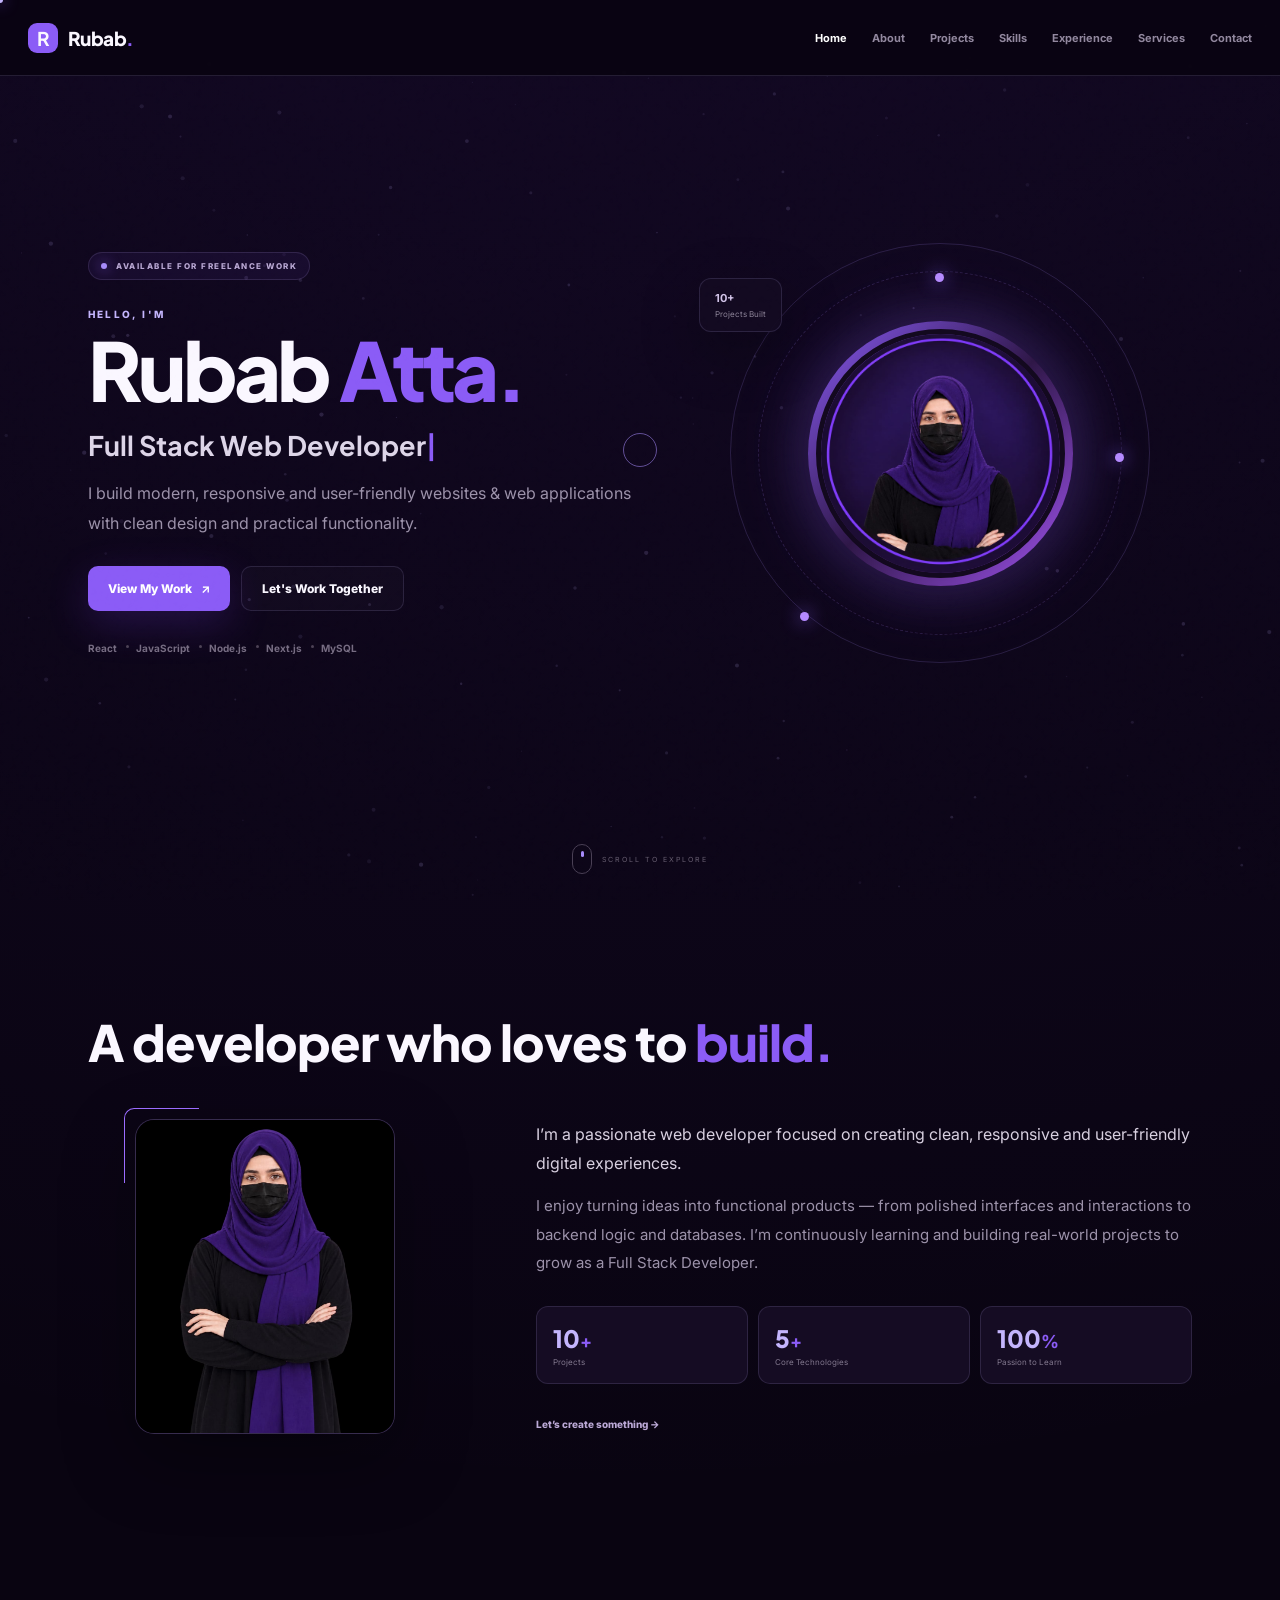
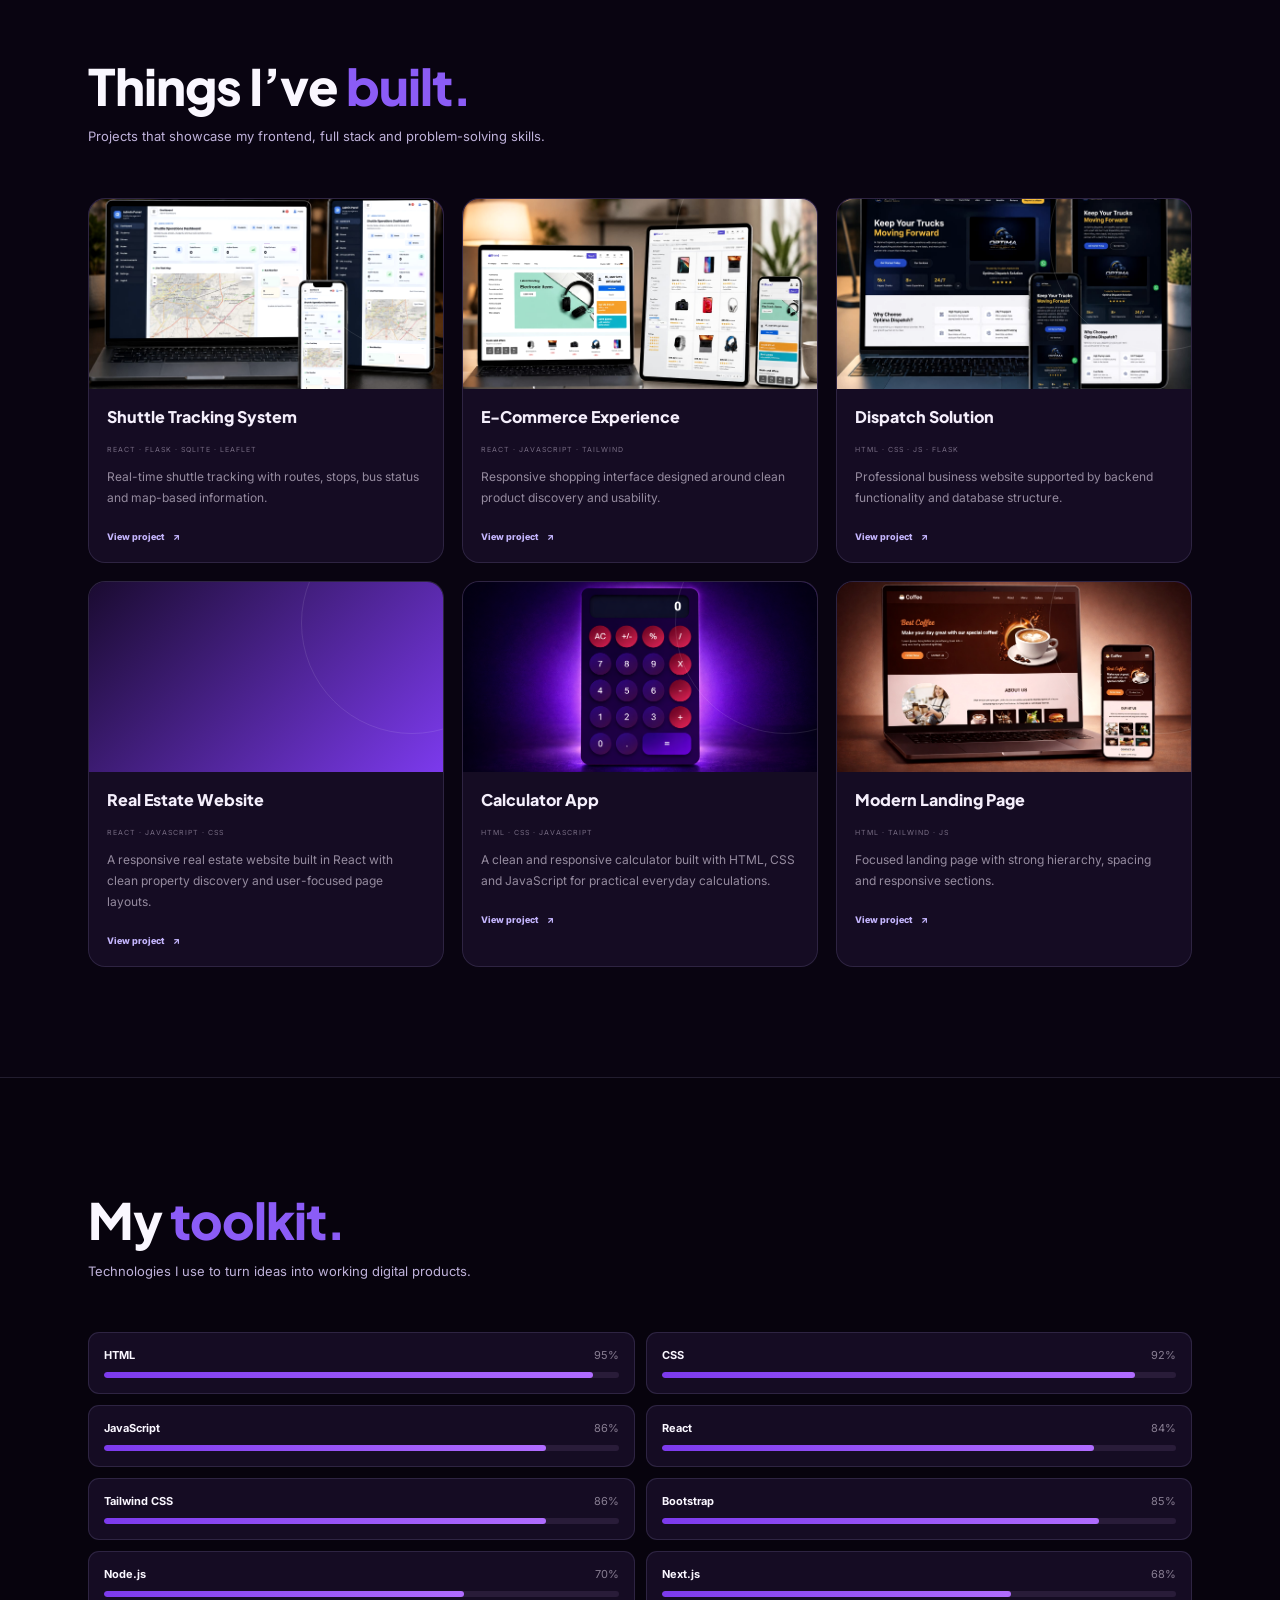
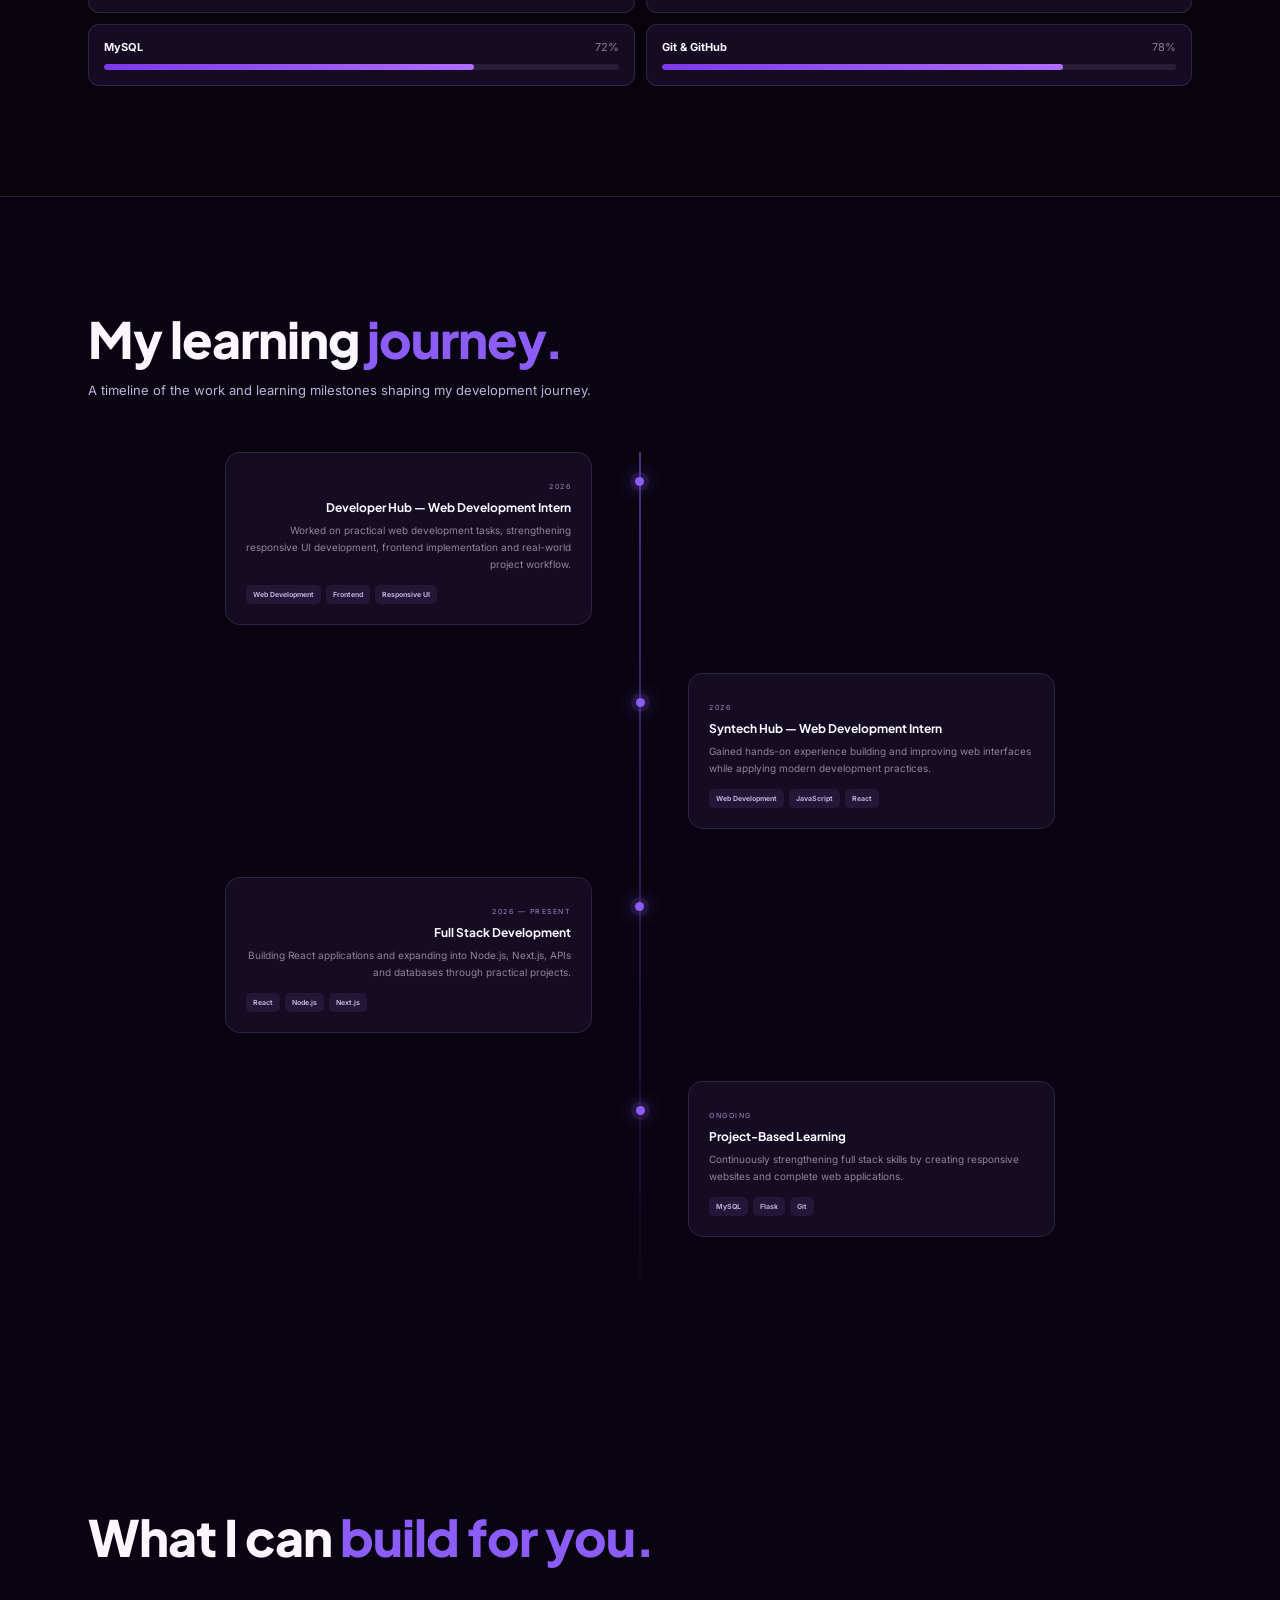
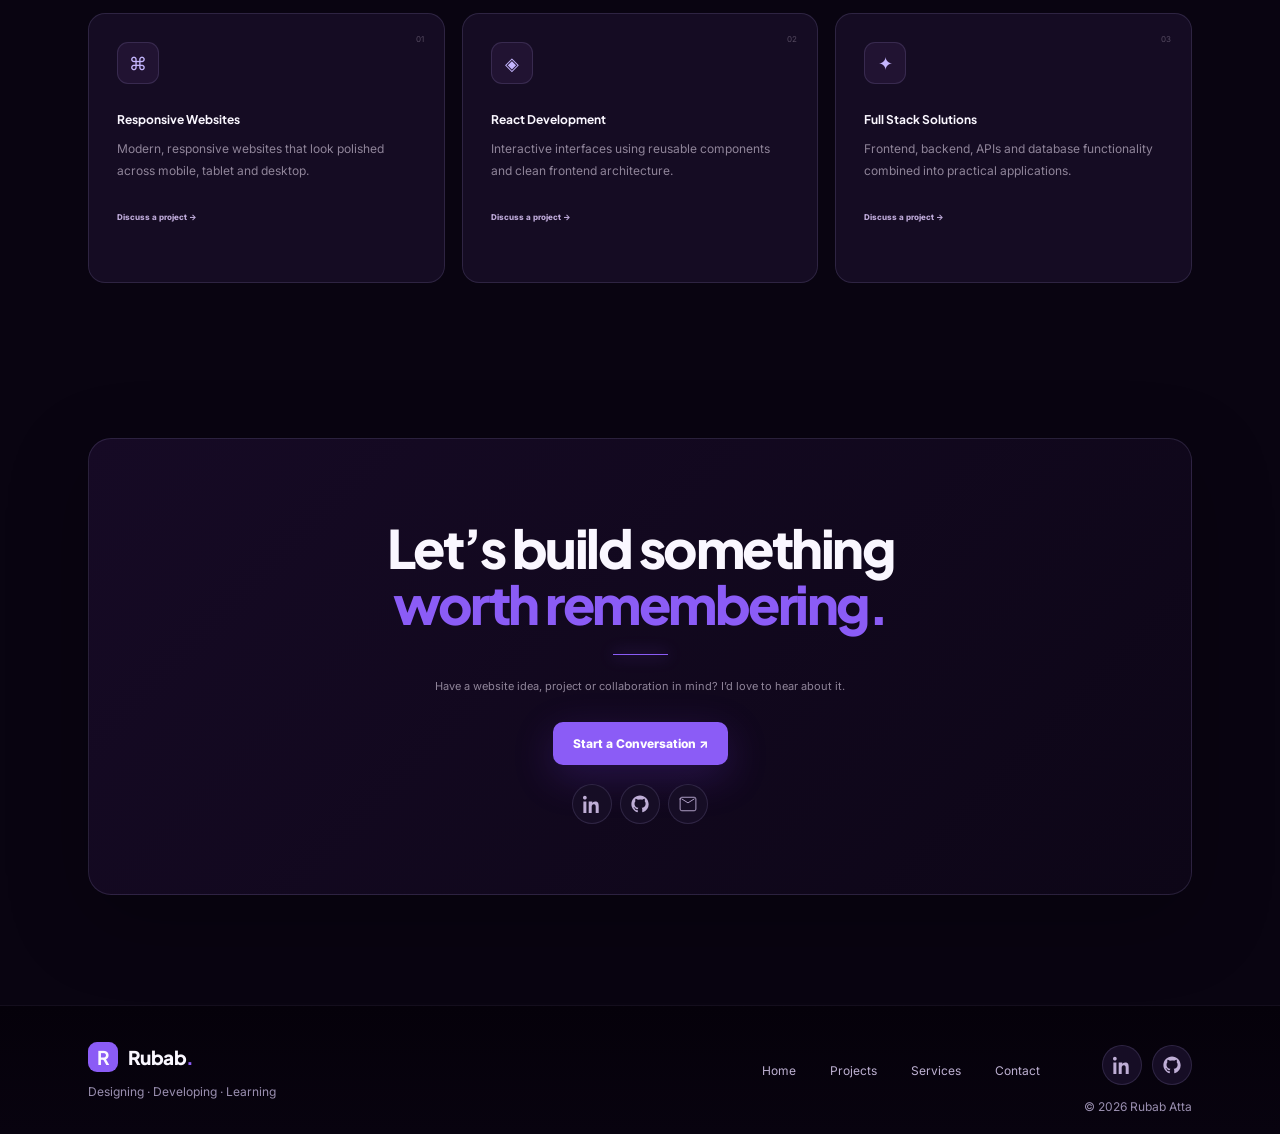
==== index.html @ 6025f040 "first commit" ====
<!doctype html>
<html lang="en">
  <head>
    <meta charset="UTF-8" />
    <meta name="viewport" content="width=device-width,initial-scale=1.0" />
    <title>Rubab Atta | Full Stack Web Developer</title>
    <meta
      name="description"
      content="Rubab Atta — Full Stack Web Developer Portfolio"
    />
    <link rel="preconnect" href="https://fonts.googleapis.com" />
    <link rel="preconnect" href="https://fonts.gstatic.com" crossorigin />
    <link
      href="https://fonts.googleapis.com/css2?family=Inter:wght@400;500;600;700;800&family=Plus+Jakarta+Sans:wght@600;700;800&display=swap"
      rel="stylesheet"
    />
    <link rel="stylesheet" href="style.css?v=20260908" />
  </head>
  <body>
    <div id="progress"></div>
    <div class="cursor-dot"></div>
    <div class="cursor-ring"></div>
    <div class="noise"></div>
    <div class="parallax-bg">
      <span data-speed="0.08"></span><span data-speed="-0.12"></span
      ><span data-speed="0.18"></span>
    </div>

    <canvas id="particles" aria-hidden="true"></canvas>

    <header class="header">
      <a class="brand magnetic" href="#home"><b>R</b> Rubab<span>.</span></a>
      <button
        type="button"
        class="menu-btn"
        aria-label="Toggle navigation menu"
        aria-controls="primary-navigation"
        aria-expanded="false"
      >
        <i></i><i></i><i></i>
      </button>
      <nav id="primary-navigation">
        <a class="active" href="#home">Home</a><a href="#about">About</a
        ><a href="#projects">Projects</a> <a href="#skills">Skills</a
        ><a href="#experience">Experience</a><a href="#services">Services</a
        ><a href="#contact">Contact</a>
      </nav>
    </header>

    <main>
      <section id="home" class="hero section">
        <div class="hero-inner wrap">
          <div class="hero-copy reveal">
            <div class="status"><span></span> AVAILABLE FOR FREELANCE WORK</div>
            <p class="kicker">HELLO, I'M</p>
            <h1>
              <span class="type-line">Rubab <em>Atta.</em></span>
            </h1>
            <h2>
              <span class="role">Full Stack Web Developer</span
              ><span class="typing-cursor">|</span>
            </h2>
            <p class="hero-desc">
              I build modern, responsive and user-friendly websites & web
              applications with clean design and practical functionality.
            </p>
            <div class="hero-buttons">
              <a class="btn primary magnetic" href="#projects"
                >View My Work <b>↗</b></a
              >
              <a class="btn secondary magnetic" href="#contact"
                >Let's Work Together</a
              >
            </div>
            <div class="hero-tech">
              <span>React</span><span>JavaScript</span><span>Node.js</span
              ><span>Next.js</span><span>MySQL</span>
            </div>
          </div>

          <div class="hero-visual reveal">
            <div class="orbit-system">
              <div class="orbit orbit-a"></div>
              <div class="orbit orbit-b"></div>
              <div class="orbit-dot od1"></div>
              <div class="orbit-dot od2"></div>
              <div class="orbit-dot od3"></div>
              <div class="photo-wrap">
                <div class="photo-glow"></div>
                <img src="assets/img2.jpeg" alt="Replace with Rubab's photo" />
              </div>
            </div>
            <div class="hero-float hf1">
              <strong>10+</strong><small>Projects Built</small>
            </div>
          </div>
        </div>
        <a class="scroll-cue" href="#about"><span></span>SCROLL TO EXPLORE</a>
      </section>

      <section id="about" class="section wrap">
        <div class="section-title reveal">
          <h2>A developer who loves to <span>build.</span></h2>
        </div>
        <div class="about-grid">
          <div class="about-photo reveal">
            <div class="photo-card">
              <img src="assets/img1.jpeg" alt="Replace with Rubab's photo" />
            </div>
            <div class="photo-corner"></div>
          </div>
          <div class="about-copy reveal">
            <p class="large">
              I’m a passionate web developer focused on creating clean,
              responsive and user-friendly digital experiences.
            </p>
            <p>
              I enjoy turning ideas into functional products — from polished
              interfaces and interactions to backend logic and databases. I’m
              continuously learning and building real-world projects to grow as
              a Full Stack Developer.
            </p>
            <div class="stats">
              <div class="stat">
                <strong class="counter" data-target="10">10</strong><b>+</b
                ><small>Projects</small>
              </div>
              <div class="stat">
                <strong class="counter" data-target="5">5</strong><b>+</b
                ><small>Core Technologies</small>
              </div>
              <div class="stat">
                <strong class="counter" data-target="100">100</strong><b>%</b
                ><small>Passion to Learn</small>
              </div>
            </div>
            <a class="text-link magnetic" href="#contact"
              >Let’s create something →</a
            >
          </div>
        </div>
      </section>

      <section id="projects" class="section wrap">
        <div class="section-title reveal">
          <h2>Things I’ve <span>built.</span></h2>
          <small
            >Projects that showcase my frontend, full stack and problem-solving
            skills.</small
          >
        </div>
        <div class="project-grid">
          <article class="project reveal">
            <div class="project-cover p1">
              <img class="project-image" src="assets/admin.jpeg" alt="Shuttle tracking dashboard on laptop, tablet and phone" />
            </div>
            <div class="project-body">
              <h3>Shuttle Tracking System</h3>
              <small>REACT · FLASK · SQLITE · LEAFLET</small>
              <p>
                Real-time shuttle tracking with routes, stops, bus status and
                map-based information.
              </p>
              <a href="https://rubabatta.github.io/FinalYearProject/" target="_blank" rel="noopener noreferrer">View project <span>↗</span></a>
            </div>
          </article>
          <article class="project reveal">
            <div class="project-cover p2">
              <img class="project-image" src="assets/ecom.jpeg" alt="Responsive e-commerce interface on multiple devices" />
            </div>
            <div class="project-body">
              <h3>E-Commerce Experience</h3>
              <small>REACT · JAVASCRIPT · TAILWIND</small>
              <p>
                Responsive shopping interface designed around clean product
                discovery and usability.
              </p>
              <a href="https://rubabatta.github.io/ecommerce-web/" target="_blank" rel="noopener noreferrer">View project <span>↗</span></a>
            </div>
          </article>
          <article class="project reveal">
            <div class="project-cover p3">
              <img class="project-image" src="assets/optima.jpeg" alt="Optima dispatch website on laptop, tablet and phone" />
            </div>
            <div class="project-body">
              <h3>Dispatch Solution</h3>
              <small>HTML · CSS · JS · FLASK</small>
              <p>
                Professional business website supported by backend functionality
                and database structure.
              </p>
              <a href="https://optimadispatchsolution.netlify.app/" target="_blank" rel="noopener noreferrer">View project <span>↗</span></a>
            </div>
          </article>
          <article class="project reveal">
            <div class="project-cover p4">
            </div>
            <div class="project-body">
              <h3>Real Estate Website</h3>
              <small>REACT · JAVASCRIPT · CSS</small>
              <p>
                A responsive real estate website built in React with clean
                property discovery and user-focused page layouts.
              </p>
              <a href="https://rubabatta.github.io/Coffe-shop--website/" target="_blank" rel="noopener noreferrer">View project <span>↗</span></a>
            </div>
          </article>
          <article class="project reveal">
            <div class="project-cover p5">
              <img class="project-image" src="assets/calclator mokeup.png" alt="Calculator app mockup" />
            </div>
            <div class="project-body">
              <h3>Calculator App</h3>
              <small>HTML · CSS · JAVASCRIPT</small>
              <p>
                A clean and responsive calculator built with HTML, CSS and
                JavaScript for practical everyday calculations.
              </p>
              <a href="#contact">View project <span>↗</span></a>
            </div>
          </article>
          <article class="project reveal">
            <div class="project-cover p6">
              <img class="project-image" src="assets/coffee.jpeg" alt="Responsive coffee shop landing page" />
            </div>
            <div class="project-body">
              <h3>Modern Landing Page</h3>
              <small>HTML · TAILWIND · JS</small>
              <p>
                Focused landing page with strong hierarchy, spacing and
                responsive sections.
              </p>
              <a href="#contact">View project <span>↗</span></a>
            </div>
          </article>
        </div>
      </section>

      <section id="skills" class="section dark-section">
        <div class="wrap">
          <div class="section-title reveal">
            <h2>My <span>toolkit.</span></h2>
            <small
              >Technologies I use to turn ideas into working digital
              products.</small
            >
          </div>
          <div class="skill-layout">
            <div class="skill-list">
              <div class="skill reveal">
                <div><b>HTML</b><span>95%</span></div>
                <i><em style="--w: 95%"></em></i>
              </div>
              <div class="skill reveal">
                <div><b>CSS</b><span>92%</span></div>
                <i><em style="--w: 92%"></em></i>
              </div>
              <div class="skill reveal">
                <div><b>JavaScript</b><span>86%</span></div>
                <i><em style="--w: 86%"></em></i>
              </div>
              <div class="skill reveal">
                <div><b>React</b><span>84%</span></div>
                <i><em style="--w: 84%"></em></i>
              </div>
              <div class="skill reveal">
                <div><b>Tailwind CSS</b><span>86%</span></div>
                <i><em style="--w: 86%"></em></i>
              </div>
              <div class="skill reveal">
                <div><b>Bootstrap</b><span>85%</span></div>
                <i><em style="--w: 85%"></em></i>
              </div>
              <div class="skill reveal">
                <div><b>Node.js</b><span>70%</span></div>
                <i><em style="--w: 70%"></em></i>
              </div>
              <div class="skill reveal">
                <div><b>Next.js</b><span>68%</span></div>
                <i><em style="--w: 68%"></em></i>
              </div>
              <div class="skill reveal">
                <div><b>MySQL</b><span>72%</span></div>
                <i><em style="--w: 72%"></em></i>
              </div>
              <div class="skill reveal">
                <div><b>Git & GitHub</b><span>78%</span></div>
                <i><em style="--w: 78%"></em></i>
              </div>
            </div>
            <!-- `skill-panel` removed per user request -->
          </div>
        </div>
      </section>

      <section id="experience" class="section wrap">
        <div class="section-title reveal">
          <h2>My learning <span>journey.</span></h2>
          <small
            >A timeline of the work and learning milestones shaping my
            development journey.</small
          >
        </div>
        <div class="timeline">
          <article class="timeline-item left reveal">
            <div class="time-card">
              <span>2026</span>
              <h3>Developer Hub — Web Development Intern</h3>
              <p>
                Worked on practical web development tasks, strengthening
                responsive UI development, frontend implementation and
                real-world project workflow.
              </p>
              <div class="chips">
                <b>Web Development</b><b>Frontend</b><b>Responsive UI</b>
              </div>
            </div>
          </article>
          <article class="timeline-item right reveal">
            <div class="time-card">
              <span>2026</span>
              <h3>Syntech Hub — Web Development Intern</h3>
              <p>
                Gained hands-on experience building and improving web interfaces
                while applying modern development practices.
              </p>
              <div class="chips">
                <b>Web Development</b><b>JavaScript</b><b>React</b>
              </div>
            </div>
          </article>
          <article class="timeline-item left reveal">
            <div class="time-card">
              <span>2026 — PRESENT</span>
              <h3>Full Stack Development</h3>
              <p>
                Building React applications and expanding into Node.js, Next.js,
                APIs and databases through practical projects.
              </p>
              <div class="chips"><b>React</b><b>Node.js</b><b>Next.js</b></div>
            </div>
          </article>
          <article class="timeline-item right reveal">
            <div class="time-card">
              <span>ONGOING</span>
              <h3>Project-Based Learning</h3>
              <p>
                Continuously strengthening full stack skills by creating
                responsive websites and complete web applications.
              </p>
              <div class="chips"><b>MySQL</b><b>Flask</b><b>Git</b></div>
            </div>
          </article>
        </div>
      </section>

      <section id="services" class="section wrap">
        <div class="section-title reveal">
          <h2>What I can <span>build for you.</span></h2>
        </div>
        <div class="service-grid">
          <article class="service reveal">
            <small>01</small>
            <div class="service-icon">⌘</div>
            <h3>Responsive Websites</h3>
            <p>
              Modern, responsive websites that look polished across mobile,
              tablet and desktop.
            </p>
            <a href="#contact">Discuss a project →</a>
          </article>
          <article class="service reveal">
            <small>02</small>
            <div class="service-icon">◈</div>
            <h3>React Development</h3>
            <p>
              Interactive interfaces using reusable components and clean
              frontend architecture.
            </p>
            <a href="#contact">Discuss a project →</a>
          </article>
          <article class="service reveal">
            <small>03</small>
            <div class="service-icon">✦</div>
            <h3>Full Stack Solutions</h3>
            <p>
              Frontend, backend, APIs and database functionality combined into
              practical applications.
            </p>
            <a href="#contact">Discuss a project →</a>
          </article>
        </div>
      </section>

      <section id="contact" class="section wrap contact">
        <div class="contact-box reveal">
          <h2>Let’s build something<br /><span>worth remembering.</span></h2>
          <div class="contact-line"></div>
          <p class="desc">
            Have a website idea, project or collaboration in mind? I’d love to
            hear about it.
          </p>
          <a class="btn primary magnetic" href="mailto:your.email@example.com"
            >Start a Conversation ↗</a
          >
          <div class="socials">
            <a
              class="social-icon"
              href="#"
              aria-label="LinkedIn"
              title="LinkedIn"
            >
              <svg
                width="18"
                height="18"
                viewBox="0 0 24 24"
                fill="none"
                xmlns="http://www.w3.org/2000/svg"
              >
                <path
                  d="M4.98 3.5C4.98 4.88 3.88 6 2.5 6S0 4.88 0 3.5 1.12 1 2.5 1 4.98 2.12 4.98 3.5zM.5 8.5h4V24h-4V8.5zM8.5 8.5h3.84v2.08h.05c.53-1 1.83-2.08 3.77-2.08 4.03 0 4.78 2.65 4.78 6.09V24h-4V16.5c0-1.78-.03-4.07-2.48-4.07-2.48 0-2.86 1.94-2.86 3.95V24h-4V8.5z"
                  fill="currentColor"
                />
              </svg>
            </a>
            <a class="social-icon" href="#" aria-label="GitHub" title="GitHub">
              <svg
                width="18"
                height="18"
                viewBox="0 0 24 24"
                fill="none"
                xmlns="http://www.w3.org/2000/svg"
              >
                <path
                  d="M12 .5C5.65.5.5 5.65.5 12c0 5.08 3.29 9.38 7.86 10.9.58.11.79-.25.79-.56 0-.28-.01-1.02-.02-2-3.2.7-3.88-1.54-3.88-1.54-.53-1.36-1.3-1.72-1.3-1.72-1.06-.72.08-.71.08-.71 1.17.08 1.78 1.2 1.78 1.2 1.04 1.78 2.73 1.27 3.4.97.11-.76.41-1.27.75-1.56-2.56-.29-5.25-1.28-5.25-5.71 0-1.26.45-2.29 1.19-3.1-.12-.29-.52-1.47.11-3.06 0 0 .97-.31 3.18 1.18a11.03 11.03 0 012.9-.39c.98.01 1.97.13 2.9.39 2.2-1.5 3.17-1.18 3.17-1.18.64 1.59.24 2.77.12 3.06.74.81 1.18 1.84 1.18 3.1 0 4.44-2.7 5.42-5.27 5.7.42.36.8 1.07.8 2.16 0 1.56-.01 2.82-.01 3.2 0 .31.21.68.8.56A10.52 10.52 0 0023.5 12C23.5 5.65 18.35.5 12 .5z"
                  fill="currentColor"
                />
              </svg>
            </a>
            <a
              class="social-icon"
              href="mailto:your.email@example.com"
              aria-label="Email"
              title="Email"
            >
              <svg
                width="18"
                height="18"
                viewBox="0 0 24 24"
                fill="none"
                xmlns="http://www.w3.org/2000/svg"
              >
                <path
                  d="M1.5 5.25A2.25 2.25 0 013.75 3h16.5A2.25 2.25 0 0122.5 5.25v13.5A2.25 2.25 0 0120.25 21H3.75A2.25 2.25 0 011.5 18.75V5.25zM3.75 5.25l8.25 5.25L20.25 5.25"
                  stroke="currentColor"
                  stroke-width="1.2"
                  stroke-linecap="round"
                  stroke-linejoin="round"
                />
              </svg>
            </a>
          </div>
        </div>
      </section>
    </main>

    <footer>
      <div class="wrap footer-inner">
        <div class="footer-left">
          <a class="brand" href="#home"><b>R</b> Rubab<span>.</span></a>
          <small>Designing · Developing · Learning</small>
        </div>
        <nav class="footer-links">
          <a href="#home">Home</a>
          <a href="#projects">Projects</a>
          <a href="#services">Services</a>
          <a href="#contact">Contact</a>
        </nav>
        <div class="footer-right">
          <div class="socials footer-socials">
            <a
              class="social-icon"
              href="#"
              aria-label="LinkedIn"
              title="LinkedIn"
            >
              <svg
                width="18"
                height="18"
                viewBox="0 0 24 24"
                fill="none"
                xmlns="http://www.w3.org/2000/svg"
              >
                <path
                  d="M4.98 3.5C4.98 4.88 3.88 6 2.5 6S0 4.88 0 3.5 1.12 1 2.5 1 4.98 2.12 4.98 3.5zM.5 8.5h4V24h-4V8.5zM8.5 8.5h3.84v2.08h.05c.53-1 1.83-2.08 3.77-2.08 4.03 0 4.78 2.65 4.78 6.09V24h-4V16.5c0-1.78-.03-4.07-2.48-4.07-2.48 0-2.86 1.94-2.86 3.95V24h-4V8.5z"
                  fill="currentColor"
                />
              </svg>
            </a>
            <a class="social-icon" href="#" aria-label="GitHub" title="GitHub">
              <svg
                width="18"
                height="18"
                viewBox="0 0 24 24"
                fill="none"
                xmlns="http://www.w3.org/2000/svg"
              >
                <path
                  d="M12 .5C5.65.5.5 5.65.5 12c0 5.08 3.29 9.38 7.86 10.9.58.11.79-.25.79-.56 0-.28-.01-1.02-.02-2-3.2.7-3.88-1.54-3.88-1.54-.53-1.36-1.3-1.72-1.3-1.72-1.06-.72.08-.71.08-.71 1.17.08 1.78 1.2 1.78 1.2 1.04 1.78 2.73 1.27 3.4.97.11-.76.41-1.27.75-1.56-2.56-.29-5.25-1.28-5.25-5.71 0-1.26.45-2.29 1.19-3.1-.12-.29-.52-1.47.11-3.06 0 0 .97-.31 3.18 1.18a11.03 11.03 0 012.9-.39c.98.01 1.97.13 2.9.39 2.2-1.5 3.17-1.18 3.17-1.18.64 1.59.24 2.77.12 3.06.74.81 1.18 1.84 1.18 3.1 0 4.44-2.7 5.42-5.27 5.7.42.36.8 1.07.8 2.16 0 1.56-.01 2.82-.01 3.2 0 .31.21.68.8.56A10.52 10.52 0 0023.5 12C23.5 5.65 18.35.5 12 .5z"
                  fill="currentColor"
                />
              </svg>
            </a>
          </div>
          <small>© 2026 Rubab Atta</small>
        </div>
      </div>
    </footer>
    <script src="script.js"></script>
  </body>
</html>
---- style.css ----
:root {
  --bg: #090411;
  --bg2: #10071c;
  --card: #150c23;
  --card2: #1a102b;
  --purple: #8b5cf6;
  --purple2: #a855f7;
  --violet: #c4b5fd;
  --text: #faf7ff;
  --muted: #9c92aa;
  --line: rgba(196, 181, 253, 0.14);
  --glow: rgba(139, 92, 246, 0.24);
}
* {
  box-sizing: border-box;
  margin: 0;
  padding: 0;
}
html {
  scroll-behavior: smooth;

/* Keep the hero visual above the copy and the mobile header anchored while scrolling. */
@media (max-width: 900px) {
  .header {
    position: fixed !important;
    inset: 0 0 auto;
    width: 100%;
    transform: translate3d(0, 0, 0) !important;
    will-change: transform;
  }

  .menu-btn {
    position: relative;
    z-index: 10000;
  }

  .hero-inner {
    display: flex;
    flex-direction: column;
  }

  .hero-visual {
    order: -1;
    flex: 0 0 auto;
  }

  .hero-copy {
    order: 1;
  }
}
}
body {
  font-family: Inter, sans-serif;
  background:
    radial-gradient(
      circle at 50% -15%,
      rgba(124, 58, 237, 0.13),
      transparent 35%
    ),
    var(--bg);
  color: var(--text);
  overflow-x: clip;
  cursor: none;
}
a {
  text-decoration: none;
  color: inherit;
}
.wrap {
  max-width: 1160px;
  margin: auto;
  padding-left: 28px;
  padding-right: 28px;
}
#progress {
  position: fixed;
  top: 0;
  left: 0;
  height: 2px;
  width: 0;
  background: linear-gradient(90deg, #7c3aed, #c084fc);
  z-index: 100;
}
.noise {
  position: fixed;
  inset: 0;
  opacity: 0.025;
  pointer-events: none;
  z-index: 2;
  background-image: url("data:image/svg+xml,%3Csvg viewBox='0 0 180 180' xmlns='http://www.w3.org/2000/svg'%3E%3Cfilter id='n'%3E%3CfeTurbulence type='fractalNoise' baseFrequency='.8' numOctaves='3' stitchTiles='stitch'/%3E%3C/filter%3E%3Crect width='100%25' height='100%25' filter='url(%23n)' opacity='.3'/%3E%3C/svg%3E");
}
.parallax-bg {
  position: fixed;
  inset: 0;
  pointer-events: none;
  z-index: -1;
  overflow: hidden;
}
.parallax-bg span {
  position: absolute;
  border-radius: 50%;
  filter: blur(70px);
  opacity: 0.12;
}
.parallax-bg span:nth-child(1) {
  width: 260px;
  height: 260px;
  background: #7c3aed;
  top: 8%;
  right: -100px;
}
.parallax-bg span:nth-child(2) {
  width: 230px;
  height: 230px;
  background: #a855f7;
  top: 48%;
  left: -100px;
}
.parallax-bg span:nth-child(3) {
  width: 180px;
  height: 180px;
  background: #6d28d9;
  bottom: -30px;
  right: 25%;
}
.cursor-dot {
  position: fixed;
  width: 6px;
  height: 6px;
  border-radius: 50%;
  background: #c4b5fd;
  box-shadow: 0 0 15px #8b5cf6;
  pointer-events: none;
  z-index: 101;
  transform: translate(-50%, -50%);
}
.cursor-ring {
  position: fixed;
  width: 34px;
  height: 34px;
  border: 1px solid rgba(167, 139, 250, 0.55);
  border-radius: 50%;
  pointer-events: none;
  z-index: 100;
  transform: translate(-50%, -50%);
  transition:
    width 0.2s,
    height 0.2s,
    border-color 0.2s,
    background 0.2s;
}
.cursor-ring.hover {
  width: 58px;
  height: 58px;
  border-color: rgba(196, 181, 253, 0.8);
  background: rgba(139, 92, 246, 0.06);
}
.header {
  height: 76px;
  width: 100%;
  display: flex;
  align-items: center;
  justify-content: space-between;
  padding: 0 28px;
  position: fixed;
  top: 0;
  left: 0;
  right: 0;
  background: rgba(9, 4, 17, 0.9);
  backdrop-filter: blur(18px);
  border-bottom: 1px solid var(--line);
  z-index: 100;
  overflow: visible;
}
.brand {
  font: 800 19px "Plus Jakarta Sans";
  letter-spacing: -0.5px;
}
.brand b {
  display: inline-grid;
  place-items: center;
  width: 30px;
  height: 30px;
  background: var(--purple);
  border-radius: 9px;
  margin-right: 7px;
}
.brand span {
  color: var(--purple);
}
.header nav {
  display: flex;
  align-items: center;
  gap: 25px;
  color: #92889f;
  font-size: 11px;
  font-weight: 700;
}
.header nav a {
  transition: 0.25s;
}
.header nav a:hover,
.header nav a.active {
  color: #fff;
}
.menu-btn {
  display: none;
  background: none;
  border: 0;
}
.menu-btn i {
  display: block;
  width: 23px;
  height: 2px;
  background: #fff;
  margin: 5px;
}
.header .brand {
  margin-right: auto;
}
.header nav {
  margin-left: auto;
}
.header + main {
  padding-top: 76px;
}
.section {
  padding-top: 110px;
  padding-bottom: 110px;
}
.hero {
  min-height: calc(100vh - 76px);
  position: relative;
  display: flex;
  align-items: center;
}
.hero-inner {
  width: 100%;
  display: grid;
  grid-template-columns: 1.05fr 0.95fr;
  align-items: center;
  gap: 45px;
}
.status {
  display: inline-flex;
  align-items: center;
  gap: 9px;
  border: 1px solid var(--line);
  padding: 8px 12px;
  border-radius: 100px;
  background: rgba(139, 92, 246, 0.07);
  color: #b9a8d3;
  font-size: 8px;
  font-weight: 800;
  letter-spacing: 1.5px;
  margin-bottom: 28px;
}
.status span {
  width: 6px;
  height: 6px;
  border-radius: 50%;
  background: #a78bfa;
  box-shadow: 0 0 13px #8b5cf6;
  animation: pulse 1.7s infinite;
}
.kicker,
.section-title p {
  color: var(--violet);
  font-size: 10px;
  letter-spacing: 2.2px;
  font-weight: 800;
}
.hero h1 {
  font: 800 clamp(58px, 7vw, 86px)/0.98 "Plus Jakarta Sans";
  letter-spacing: -4px;
  margin-top: 10px;
}
.hero h1 em {
  font-style: normal;
  color: var(--purple);
}
.hero h2 {
  font: 700 clamp(22px, 3vw, 32px)/1.2 "Plus Jakarta Sans";
  margin-top: 20px;
}
.role {
  color: #ddd5e8;
}
.typing-cursor {
  color: var(--purple);
  animation: blink 0.7s infinite;
}
.hero-desc {
  max-width: 590px;
  color: var(--muted);
  font-size: 14px;
  line-height: 1.85;
  margin: 18px 0 28px;
}
.hero-buttons {
  display: flex;
  gap: 11px;
  flex-wrap: wrap;
}
.btn {
  display: inline-flex;
  align-items: center;
  gap: 9px;
  padding: 13px 18px;
  border-radius: 10px;
  font-size: 10px;
  font-weight: 800;
  transition: 0.3s;
}
.primary {
  background: var(--purple);
  color: #fff;
  box-shadow: 0 12px 40px rgba(124, 58, 237, 0.22);
}
.primary:hover {
  background: #9a6cff;
  transform: translateY(-3px);
}
.secondary {
  border: 1px solid var(--line);
  background: rgba(255, 255, 255, 0.02);
}
.secondary:hover {
  border-color: rgba(196, 181, 253, 0.38);
  transform: translateY(-3px);
}
.hero-tech {
  display: flex;
  gap: 19px;
  flex-wrap: wrap;
  margin-top: 31px;
  color: #776d83;
  font-size: 8px;
  font-weight: 700;
}
.hero-tech span {
  position: relative;
}
.hero-tech span:not(:last-child):after {
  content: "";
  position: absolute;
  width: 3px;
  height: 3px;
  background: #4d4356;
  border-radius: 50%;
  right: -12px;
  top: 3px;
}
.hero-visual {
  height: 540px;
  position: relative;
  display: grid;
  place-items: center;
}
.orbit-system {
  width: 420px;
  height: 420px;
  position: relative;
  display: grid;
  place-items: center;
}
.photo-wrap {
  width: 265px;
  height: 265px;
  border-radius: 50%;
  padding: 8px;
  background: linear-gradient(135deg, #8b5cf6, #251035, #a855f7);
  box-shadow: 0 0 80px rgba(139, 92, 246, 0.18);
  position: relative;
  z-index: 2;
  animation: floatPhoto 5s ease-in-out infinite;
}
.photo-wrap img {
  width: 100%;
  height: 100%;
  object-fit: cover;
  border-radius: 50%;
  border: 5px solid #13091f;
}
.photo-glow {
  position: absolute;
  inset: -15px;
  border-radius: 50%;
  background: rgba(139, 92, 246, 0.12);
  filter: blur(20px);
  z-index: -1;
}
.orbit {
  position: absolute;
  border: 1px solid rgba(167, 139, 250, 0.18);
  border-radius: 50%;
  inset: 0;
  animation: spin 18s linear infinite;
}
.orbit-b {
  inset: 28px;
  border-style: dashed;
  animation: spinReverse 13s linear infinite;
}
.orbit-dot {
  position: absolute;
  width: 9px;
  height: 9px;
  background: #b58aff;
  border-radius: 50%;
  box-shadow: 0 0 18px #8b5cf6;
  z-index: 3;
}
.od1 {
  top: 30px;
  left: 205px;
}
.od2 {
  right: 26px;
  top: 210px;
}
.od3 {
  bottom: 42px;
  left: 70px;
}
.hero-float {
  position: absolute;
  background: rgba(20, 11, 34, 0.92);
  border: 1px solid var(--line);
  box-shadow: 0 20px 60px rgba(0, 0, 0, 0.3);
  border-radius: 12px;
  padding: 12px 15px;
  display: flex;
  flex-direction: column;
  gap: 4px;
  animation: floatCard 4s ease-in-out infinite;
}
.hero-float strong {
  color: #d2c4e8;
  font-size: 11px;
}
.hero-float small {
  color: #8e8499;
  font-size: 8px;
}
.hf1 {
  top: 95px;
  left: 2%;
}
.hf2 {
  bottom: 90px;
  right: 0;
  animation-delay: 1s;
}
.scroll-cue {
  position: absolute;
  bottom: 26px;
  left: 50%;
  transform: translateX(-50%);
  font-size: 7px;
  letter-spacing: 2px;
  color: #675e70;
  display: flex;
  align-items: center;
  gap: 10px;
}
.scroll-cue span {
  width: 20px;
  height: 30px;
  border: 1px solid #4a4055;
  border-radius: 20px;
  position: relative;
}
.scroll-cue span:after {
  content: "";
  position: absolute;
  width: 3px;
  height: 6px;
  background: #a78bfa;
  border-radius: 3px;
  left: 8px;
  top: 6px;
  animation: scrollDot 1.5s infinite;
}
.section-title {
  max-width: 760px;
  margin-bottom: 50px;
}
.section-title h2 {
  font: 800 clamp(35px, 5vw, 55px)/1.1 "Plus Jakarta Sans";
  letter-spacing: -2.5px;
  margin-top: 10px;
}
.section-title h2 span {
  color: var(--purple);
}
.section-title > small {
  display: block;
  color: var(--muted);
  font-size: 12px;
  line-height: 1.75;
  margin-top: 13px;
} /* Neater headings */
.section-title h2 {
  letter-spacing: -1px;
  margin-top: 6px;
  line-height: 1.05;
}
.section-title > small {
  font-size: 13px;
  color: #bfb2da;
}
.about-grid {
  display: grid;
  grid-template-columns: 0.7fr 1.3fr;
  gap: 95px;
  align-items: center;
}
.about-photo {
  width: 260px;
  position: relative;
  margin: auto;
}
.photo-card {
  width: 260px;
  height: 315px;
  overflow: hidden;
  border-radius: 19px;
  border: 1px solid rgba(196, 181, 253, 0.2);
  background: #140a22;
  box-shadow: 0 25px 70px rgba(0, 0, 0, 0.35);
}
.photo-card img {
  width: 100%;
  height: 100%;
  object-fit: cover;
}
.photo-corner {
  position: absolute;
  width: 75px;
  height: 75px;
  border-top: 1px solid #9b6cff;
  border-left: 1px solid #9b6cff;
  left: -11px;
  top: -11px;
  border-radius: 10px 0 0 0;
}
.mini-badge {
  position: absolute;
  right: -34px;
  bottom: 25px;
  background: #160d25;
  border: 1px solid var(--line);
  padding: 12px 15px;
  border-radius: 11px;
  display: flex;
  flex-direction: column;
}
.mini-badge strong {
  font-size: 12px;
  color: #c4b5fd;
}
.mini-badge small {
  font-size: 7px;
  color: #81768e;
  margin-top: 3px;
}
.about-copy p {
  color: var(--muted);
  font-size: 13px;
  line-height: 1.9;
  margin-bottom: 14px;
}
.about-copy .large {
  color: #d8d0e0;
  font-size: 16px;
  line-height: 1.8;
}
.stats {
  display: grid;
  grid-template-columns: repeat(3, 1fr);
  gap: 10px;
  margin: 28px 0;
}
.stat {
  background: var(--card);
  border: 1px solid var(--line);
  border-radius: 12px;
  padding: 16px;
}
.stat strong {
  font: 800 24px "Plus Jakarta Sans";
  color: #c4b5fd;
}
.stat > b {
  font-size: 18px;
  color: var(--purple);
}
.stat small {
  display: block;
  color: #82788e;
  font-size: 8px;
  margin-top: 4px;
}
.text-link {
  color: #bba9d6;
  font-size: 10px;
  font-weight: 800;
}
.project-grid {
  display: grid;
  grid-template-columns: repeat(3, 1fr);
  gap: 18px;
}
.project {
  background: var(--card);
  border: 1px solid var(--line);
  border-radius: 17px;
  overflow: hidden;
  transition: 0.35s;
}
.project:hover {
  transform: translateY(-8px);
  border-color: rgba(167, 139, 250, 0.42);
  box-shadow: 0 25px 70px rgba(0, 0, 0, 0.25);
}
.project-cover {
  height: 190px;
  padding: 18px;
  position: relative;
  display: flex;
  flex-direction: column;
  justify-content: space-between;
  overflow: hidden;
}
.project-image {
  position: absolute;
  inset: 0;
  width: 100%;
  height: 100%;
  object-fit: cover;
  object-position: center;
  opacity: 1;
  filter: saturate(0.9) contrast(1.05);
  transition: transform 0.45s ease, opacity 0.35s ease;
}
.project:hover .project-image {
  transform: scale(1.05);
}
.project-cover:before {
  content: "";
  position: absolute;
  width: 220px;
  height: 220px;
  border: 1px solid rgba(255, 255, 255, 0.1);
  border-radius: 50%;
  right: -80px;
  top: -70px;
  z-index: 1;
}
.cover-icon {
  position: absolute;
  bottom: 16px;
  right: 16px;
  width: 31px;
  height: 31px;
  border: 1px solid rgba(255, 255, 255, 0.25);
  display: grid;
  place-items: center;
  border-radius: 50%;
  z-index: 2;
}
.p1 {
  background: linear-gradient(135deg, #25103f, #6d28d9);
}
.p2 {
  background: linear-gradient(135deg, #180d2b, #8b5cf6);
}
.p3 {
  background: linear-gradient(135deg, #2b0e43, #9333ea);
}
.p4 {
  background: linear-gradient(135deg, #1a0b30, #7c3aed);
}
.p5 {
  background: linear-gradient(135deg, #24103e, #a855f7);
}
.p6 {
  background: linear-gradient(135deg, #170a2a, #6d28d9);
}
.project-body {
  padding: 18px;
}
.project-body h3 {
  font: 800 16px/1.2 "Plus Jakarta Sans";
  letter-spacing: 0;
  color: #f4eefb;
  white-space: nowrap;
  margin: 0 0 10px;
}
.project-body > small {
  font-size: 7px;
  letter-spacing: 1px;
  color: #766b82;
}
.project-body p {
  color: #958b9f;
  font-size: 10px;
  line-height: 1.75;
  margin: 10px 0 16px;
}
.project-body a {
  font-size: 9px;
  color: #c4b5fd;
  font-weight: 800;
}
.project-body a span {
  margin-left: 7px;
}
.dark-section {
  max-width: none;
  background: #07030d;
  border-top: 1px solid var(--line);
  border-bottom: 1px solid var(--line);
}
.dark-section > .wrap {
  max-width: 1160px;
}
.skill-layout {
  display: grid;
  grid-template-columns: 1.4fr 0.6fr;
  gap: 80px;
  align-items: center;
}
.skill-list {
  display: grid;
  grid-template-columns: 1fr 1fr;
  gap: 11px;
}
.skill {
  background: var(--card);
  border: 1px solid var(--line);
  padding: 15px;
  border-radius: 11px;
}
.skill > div {
  display: flex;
  justify-content: space-between;
  font-size: 9px;
}
.skill span {
  color: #887e92;
}
.skill i {
  display: block;
  height: 4px;
  background: #291c39;
  border-radius: 20px;
  margin-top: 10px;
  overflow: hidden;
}
.skill i em {
  display: block;
  height: 100%;
  width: var(--w);
  background: linear-gradient(90deg, #7c3aed, #b06cff);
  border-radius: 20px;
  transform: scaleX(0);
  transform-origin: left;
  transition: 1.2s 0.15s;
}
.skill.show i em {
  transform: scaleX(1);
}
.skill-orb {
  width: 250px;
  height: 250px;
  border: 1px solid rgba(167, 139, 250, 0.15);
  border-radius: 50%;
  display: grid;
  place-items: center;
  position: relative;
  margin: auto;
  background: radial-gradient(
    circle,
    rgba(139, 92, 246, 0.08),
    transparent 62%
  );
  box-shadow: 0 0 80px rgba(139, 92, 246, 0.08);
}
.skill-ring {
  position: absolute;
  border: 1px dashed rgba(167, 139, 250, 0.22);
  border-radius: 50%;
  inset: 15px;
  animation: spin 15s linear infinite;
}
.skill-ring.r2 {
  inset: 37px;
  border-style: solid;
  animation: spinReverse 9s linear infinite;
}
.skill-orb strong {
  font: 800 23px/1 "Plus Jakarta Sans";
  text-align: center;
}
.skill-orb strong span {
  color: var(--purple);
}
.skill-orb small {
  position: absolute;
  bottom: 66px;
  color: #756a80;
  font-size: 7px;
  letter-spacing: 2px;
}
.timeline {
  position: relative;
  max-width: 900px;
  margin: 10px auto 0;
}
.timeline:before {
  content: "";
  position: absolute;
  top: 0;
  bottom: 0;
  left: 50%;
  width: 1px;
  background: linear-gradient(#8b5cf6, rgba(139, 92, 246, 0.08));
  transform: translateX(-50%);
}
.timeline-item {
  width: 50%;
  padding: 0 35px 48px;
  position: relative;
}
.timeline-item.left {
  padding-right: 48px;
  text-align: right;
}
.timeline-item.right {
  margin-left: 50%;
  padding-left: 48px;
}
.timeline-item:after {
  content: "";
  position: absolute;
  width: 9px;
  height: 9px;
  background: #8b5cf6;
  border-radius: 50%;
  top: 25px;
  box-shadow:
    0 0 0 5px rgba(139, 92, 246, 0.12),
    0 0 18px #8b5cf6;
}
.timeline-item.left:after {
  right: -4px;
}
.timeline-item.right:after {
  left: -4px;
}
.time-card {
  background: var(--card);
  border: 1px solid var(--line);
  border-radius: 15px;
  padding: 20px;
  transition: 0.3s;
}
.time-card:hover {
  border-color: rgba(167, 139, 250, 0.4);
  transform: translateY(-4px);
}
.time-card > span {
  font-size: 7px;
  letter-spacing: 1.5px;
  color: #9e89c1;
}
.time-card h3 {
  font: 700 17px "Plus Jakarta Sans";
  margin: 7px 0;
}
.time-card p {
  color: #8f8499;
  font-size: 10px;
  line-height: 1.7;
}
.chips {
  display: flex;
  gap: 5px;
  flex-wrap: wrap;
  margin-top: 12px;
}
.chips b {
  font-size: 7px;
  color: #bba9d6;
  background: #241637;
  border-radius: 5px;
  padding: 5px 7px;
}
.service-grid {
  display: grid;
  grid-template-columns: repeat(3, 1fr);
  gap: 17px;
}
.service {
  background: var(--card);
  border: 1px solid var(--line);
  border-radius: 17px;
  padding: 28px;
  min-height: 270px;
  position: relative;
  transition: 0.35s;
}
.service:hover {
  transform: translateY(-7px);
  border-color: rgba(167, 139, 250, 0.4);
  box-shadow: 0 20px 60px rgba(0, 0, 0, 0.25);
}
.service > small {
  position: absolute;
  right: 20px;
  top: 20px;
  color: #554a60;
  font-size: 8px;
}
.service-icon {
  width: 42px;
  height: 42px;
  display: grid;
  place-items: center;
  background: #211332;
  color: #c4b5fd;
  border: 1px solid var(--line);
  border-radius: 11px;
  font-size: 18px;
  margin-bottom: 28px;
}
.service h3 {
  font: 700 19px "Plus Jakarta Sans";
}
.service p {
  color: #8f8499;
  font-size: 10px;
  line-height: 1.8;
  margin: 11px 0 23px;
}
.service a {
  font-size: 8px;
  color: #bda9d8;
  font-weight: 800;
}
.contact {
  padding-top: 45px;
}
.contact-box {
  background: linear-gradient(135deg, #160a25, #0d0617);
  border: 1px solid var(--line);
  border-radius: 23px;
  text-align: center;
  padding: 70px 25px;
  box-shadow: 0 25px 80px rgba(0, 0, 0, 0.25);
}
.contact-box > p:first-child {
  color: #a78bfa;
  font-size: 9px;
  letter-spacing: 2px;
  font-weight: 800;
}
.contact-box h2 {
  font: 800 clamp(37px, 5vw, 58px)/1.06 "Plus Jakarta Sans";
  letter-spacing: -2.5px;
  margin-top: 11px;
}
.contact-box h2 span {
  color: var(--purple);
}
.contact-line {
  width: 55px;
  height: 1px;
  background: #8b5cf6;
  margin: 22px auto;
  box-shadow: 0 0 15px #8b5cf6;
}
.desc {
  max-width: 540px;
  color: #8f8499;
  font-size: 11px;
  line-height: 1.8;
  margin: 0 auto 25px;
}
.socials {
  display: flex;
  justify-content: center;
  gap: 8px;
  margin-top: 19px;
}
.socials a {
  display: grid;
  place-items: center;
  width: 34px;
  height: 34px;
  border: 1px solid var(--line);
  border-radius: 50%;
  color: #bfaed6;
  font-size: 8px;
  background: #160d25;
}
footer {
  border-top: 1px solid var(--line);
  background: #06020b;
}
.footer-inner {
  min-height: 105px;
  display: grid;
  grid-template-columns: 1fr auto auto;
  align-items: center;
  gap: 30px;
}
.footer-inner small {
  display: block;
  color: #675d70;
  font-size: 7px;
  margin-top: 6px;
}
.footer-links {
  display: flex;
  gap: 20px;
  color: #84798e;
  font-size: 8px;
}
.footer-links a:hover {
  color: #fff;
}
.reveal {
  opacity: 0;
  transform: translateY(28px);
  transition:
    opacity 0.75s ease,
    transform 0.75s cubic-bezier(0.2, 0.7, 0.2, 1);
}
.reveal.show {
  opacity: 1;
  transform: none;
}
@keyframes spin {
  to {
    transform: rotate(360deg);
  }
}
@keyframes spinReverse {
  to {
    transform: rotate(-360deg);
  }
}
@keyframes floatPhoto {
  0%,
  100% {
    transform: translateY(0);
  }
  50% {
    transform: translateY(-10px);
  }
}
@keyframes floatCard {
  0%,
  100% {
    transform: translateY(0);
  }
  50% {
    transform: translateY(-8px);
  }
}
@keyframes pulse {
  50% {
    box-shadow:
      0 0 0 6px rgba(139, 92, 246, 0.08),
      0 0 18px #8b5cf6;
  }
}
@keyframes blink {
  50% {
    opacity: 0;
  }
}
@keyframes scrollDot {
  0%,
  100% {
    transform: translateY(0);
    opacity: 1;
  }
  50% {
    transform: translateY(9px);
    opacity: 0.3;
  }
}
@media (max-width: 900px) {
  body {
    cursor: auto;
  }
  .cursor-dot,
  .cursor-ring {
    display: none;
  }
  .header .brand {
    display: flex;
    align-items: center;
    min-width: 0;
    flex-shrink: 0;
  }
  .header {
    padding: 0 18px;
  }
  .header nav {
    display: none;
    position: absolute;
    left: 12px;
    right: 12px;
    top: calc(100% + 8px);
    flex-direction: column;
    align-items: flex-start;
    gap: 6px;
    padding: 12px 14px 14px;
    background: rgba(14, 9, 22, 0.96);
    border: 1px solid rgba(196, 181, 253, 0.12);
    border-radius: 18px;
    box-shadow: 0 18px 45px rgba(0, 0, 0, 0.28);
    z-index: 80;
    opacity: 0;
    visibility: hidden;
    pointer-events: none;
    transform: translateY(-10px);
    transition:
      opacity 0.22s ease,
      transform 0.22s cubic-bezier(0.2, 0.8, 0.2, 1),
      visibility 0.22s ease;
  }
  .header nav.open {
    display: flex;
    opacity: 1;
    visibility: visible;
    pointer-events: auto;
    transform: translateY(0);
  }
  .header nav a {
    display: block;
    width: 100%;
    padding: 11px 10px;
    border-radius: 10px;
    font-size: 14px;
    color: #d2c4e8;
    transition:
      background 0.18s ease,
      color 0.18s ease;
  }
  .header nav a:hover,
  .header nav a.active {
    background: rgba(139, 92, 246, 0.1);
    color: #fff;
  }
  .menu-btn {
    display: grid;
    place-items: center;
    width: 36px;
    height: 36px;
    border-radius: 10px;
    background: rgba(255, 255, 255, 0.04);
    border: 1px solid rgba(255, 255, 255, 0.08);
    color: #fff;
    box-shadow: inset 0 1px 0 rgba(255, 255, 255, 0.08);
    transition:
      background 0.2s ease,
      transform 0.2s ease,
      border-color 0.2s ease,
      box-shadow 0.2s ease;
    flex-shrink: 0;
    cursor: pointer;
    outline: none;
  }
  .menu-btn:hover {
    background: rgba(255, 255, 255, 0.08);
    border-color: rgba(255, 255, 255, 0.14);
    transform: translateY(-1px);
  }
  .menu-btn:focus-visible {
    box-shadow:
      0 0 0 2px rgba(196, 181, 253, 0.35),
      inset 0 1px 0 rgba(255, 255, 255, 0.08);
  }
  .menu-btn i {
    display: block;
    width: 16px;
    height: 2px;
    background: currentColor;
    margin: 3px 0;
    border-radius: 2px;
    transition:
      transform 0.28s ease,
      opacity 0.18s ease;
  }
  .menu-btn.open {
    background: rgba(139, 92, 246, 0.12);
    border-color: rgba(167, 139, 250, 0.28);
    box-shadow:
      0 0 0 1px rgba(167, 139, 250, 0.08),
      0 8px 20px rgba(139, 92, 246, 0.15);
  }
  .menu-btn.open i:nth-child(1) {
    transform: translateY(5px) rotate(45deg);
  }
  .menu-btn.open i:nth-child(2) {
    opacity: 0;
    transform: scaleX(0.2);
  }
  .menu-btn.open i:nth-child(3) {
    transform: translateY(-5px) rotate(-45deg);
  }
  .brand {
    display: flex;
    align-items: center;
    gap: 8px;
  }
  .hero-inner {
    grid-template-columns: 1fr;
    text-align: center;
  }
  .hero-desc {
    margin-left: auto;
    margin-right: auto;
  }
  .hero-buttons,
  .hero-tech {
    justify-content: center;
  }
  .hero-visual {
    height: 440px;
  }
  .hf1 {
    left: 5%;
  }
  .hf2 {
    right: 4%;
  }
  .about-grid {
    grid-template-columns: 1fr;
    gap: 50px;
  }
  .about-photo {
    margin: auto;
  }
  .project-grid,
  .service-grid {
    grid-template-columns: 1fr 1fr;
  }
  .skill-layout {
    grid-template-columns: 1fr;
  }
  .skill-orb {
    display: none;
  }
  .timeline-item {
    padding-left: 30px !important;
    padding-right: 30px !important;
  }
  .timeline-item.left {
    text-align: right;
  }
  .timeline-item.right {
    margin-left: 50%;
  }
  .footer-inner {
    grid-template-columns: 1fr;
    text-align: center;
    padding-top: 25px;
    padding-bottom: 25px;
  }
  .footer-links {
    justify-content: center;
  }
}
@media (max-width: 580px) {
  .section {
    padding-top: 78px;
    padding-bottom: 78px;
  }
  .hero {
    min-height: calc(100vh - 76px);
  }
  .hero-visual {
    height: 340px;
  }
  .orbit-system {
    width: 310px;
    height: 310px;
  }
  .hf1,
  .hf2 {
    display: none;
  }
  .scroll-cue {
    display: none;
  }
  .stats {
    grid-template-columns: 1fr;
  }
  .project-grid,
  .service-grid,
  .skill-list {
    grid-template-columns: 1fr;
  }
  .timeline:before {
    left: 10px;
  }
  .timeline-item,
  .timeline-item.right {
    width: 100%;
    margin-left: 0 !important;
    padding: 0 0 28px 35px !important;
    text-align: left !important;
  }
  .timeline-item:after,
  .timeline-item.left:after,
  .timeline-item.right:after {
    left: 6px;
    right: auto;
  }
  .contact-box {
    padding: 52px 18px;
  }
  .mini-badge {
    right: 5px;
  }
  .header nav a {
    font-size: 13px;
  }
}
.skill-panel {
  border: 1px solid var(--line);
  background: linear-gradient(145deg, #160b24, #0f0619);
  border-radius: 18px;
  padding: 34px;
  min-height: 260px;
  display: flex;
  flex-direction: column;
  justify-content: center;
  position: relative;
  overflow: hidden;
}
.skill-panel:before {
  content: "";
  position: absolute;
  width: 180px;
  height: 180px;
  border: 1px solid rgba(167, 139, 250, 0.12);
  border-radius: 50%;
  right: -60px;
  top: -65px;
}
.skill-panel p {
  font-size: 8px;
  letter-spacing: 2px;
  color: #a78bfa;
  font-weight: 800;
}
.skill-panel h3 {
  font: 800 23px/1.25 "Plus Jakarta Sans";
  margin: 10px 0 22px;
}
.skill-panel h3 span {
  color: var(--purple);
}
.tech-tags {
  display: flex;
  flex-wrap: wrap;
  gap: 8px;
  position: relative;
  z-index: 1;
}
.tech-tags b {
  font-size: 8px;
  color: #bcaed0;
  border: 1px solid var(--line);
  background: #1b0e2a;
  padding: 8px 10px;
  border-radius: 7px;
}
.socials a {
  transition: 0.3s;
}
.socials a:hover {
  transform: translateY(-3px);
  border-color: rgba(196, 181, 253, 0.5);
  color: #fff;
  background: #211332;
}
@media (max-width: 900px) {
  .skill-panel {
    min-height: 220px;
  }
} /* Override: reduce top spacing and align hero content to top */
.hero {
  align-items: flex-start;
  padding-top: 40px;
}
@media (max-width: 580px) {
  /* keep smaller top padding on very small screens */
  .hero {
    padding-top: 28px;
  }
} /* After removing the right-side skill panel, make skills list full width */
.skill-layout {
  grid-template-columns: 1fr;
  gap: 40px;
} /* Particle background canvas */
#particles {
  position: fixed;
  inset: 0;
  z-index: -2;
  pointer-events: none;
  display: block;
} /* hide old parallax blobs since we're using particles now */
.parallax-bg {
  display: none;
} /* Increase legibility: scale up small text across the site */
body {
  font-size: 16px;
}
nav {
  font-size: 13px;
}
.btn {
  font-size: 12px;
  padding: 14px 20px;
}
.hero-desc {
  font-size: 16px;
}
.hero-tech {
  font-size: 10px;
}
.section-title > small {
  font-size: 13px;
}
.about-copy p {
  font-size: 15px;
}
.project-body p {
  font-size: 12px;
}
.service p {
  font-size: 12px;
}
.skill > div {
  font-size: 11px;
}
.skill i {
  height: 6px;
} /* Social icons slightly larger and clearer */
.socials a {
  width: 40px;
  height: 40px;
  font-size: 12px;
} /* Footer: cleaner, more professional layout */
footer {
  background: linear-gradient(180deg, #05010a, #08030f);
  border-top: 1px solid rgba(196, 181, 253, 0.06);
}
.footer-inner {
  min-height: 120px;
  display: grid;
  grid-template-columns: 1fr auto auto;
  align-items: center;
  gap: 30px;
  padding: 20px 28px;
}
.footer-left {
  display: flex;
  flex-direction: column;
  gap: 6px;
}
.footer-right {
  display: flex;
  flex-direction: column;
  align-items: flex-end;
  gap: 8px;
}
.footer-socials {
  display: flex;
  gap: 10px;
}
.footer-inner small {
  color: #9a8fb0;
  font-size: 12px;
}
.footer-links a {
  font-size: 12px;
  color: #bdb0d1;
  display: inline-block;
  margin-right: 14px;
}
.footer-links a:hover {
  color: #fff;
}
/* =========================================================
   RESPONSIVE DESIGN
   ========================================================= */

/* ---------- TABLET / SMALL LAPTOP ---------- */

@media (max-width: 1100px) {

  .wrap {
    max-width: 100%;
    padding-left: 24px;
    padding-right: 24px;
  }

  .header {
    padding: 0 24px;
  }

  .hero-inner {
    grid-template-columns: 1fr 0.85fr;
    gap: 25px;
  }

  .hero h1 {
    font-size: clamp(52px, 7vw, 76px);
  }

  .hero-visual {
    height: 500px;
  }

  .orbit-system {
    width: 380px;
    height: 380px;
  }

  .photo-wrap {
    width: 245px;
    height: 245px;
  }

  .about-grid {
    gap: 60px;
  }

  .project-grid {
    gap: 15px;
  }

  .service-grid {
    gap: 15px;
  }

  .skill-layout {
    gap: 35px;
  }
}


/* ---------- TABLET ---------- */

@media (max-width: 900px) {

  /* GENERAL */

  body {
    cursor: auto;
  }

  .cursor-dot,
  .cursor-ring {
    display: none;
  }

  .wrap {
    width: 100%;
    padding-left: 22px;
    padding-right: 22px;
  }


  /* ================= HEADER ================= */

  .header {
    height: 72px;
    padding: 0 20px;
    position: fixed;
    top: 0;
    left: 0;
    right: 0;

    display: flex;
    align-items: center;
    justify-content: space-between;

    background: rgba(9, 4, 17, 0.96);
    backdrop-filter: blur(18px);
    -webkit-backdrop-filter: blur(18px);

    border-bottom: 1px solid rgba(196, 181, 253, 0.12);

    z-index: 9999;

    /* IMPORTANT:
       Header apni jagah par fixed rahe */
    transform: none;
  }

  .header .brand {
    display: flex;
    align-items: center;
    gap: 0;

    margin-right: auto;
    min-width: 0;
    flex-shrink: 0;
  }

  .brand {
    font-size: 18px;
    white-space: nowrap;
  }

  .brand b {
    width: 30px;
    height: 30px;
    flex-shrink: 0;
  }


  /* ---------- DESKTOP NAV HIDE ---------- */

  .header nav {
    display: none;

    position: absolute;

    top: calc(100% + 8px);
    left: 14px;
    right: 14px;

    width: auto;

    margin: 0;

    flex-direction: column;
    align-items: stretch;

    gap: 3px;

    padding: 10px;

    background: rgba(13, 7, 22, 0.98);

    border: 1px solid rgba(196, 181, 253, 0.14);

    border-radius: 16px;

    box-shadow:
      0 20px 50px rgba(0, 0, 0, 0.45),
      0 0 40px rgba(139, 92, 246, 0.08);

    z-index: 9998;

    opacity: 0;
    visibility: hidden;
    pointer-events: none;

    transform: translateY(-8px);

    transition:
      opacity 0.22s ease,
      transform 0.22s ease,
      visibility 0.22s ease;
  }

  /* OPEN MENU */

  .header nav.open {
    display: flex;

    opacity: 1;
    visibility: visible;
    pointer-events: auto;

    transform: translateY(0);
  }

  .header nav a {
    width: 100%;

    padding: 12px 13px;

    border-radius: 10px;

    font-size: 14px;
    font-weight: 700;

    color: #cfc3df;

    transition:
      background 0.2s ease,
      color 0.2s ease;
  }

  .header nav a:hover,
  .header nav a.active {
    background: rgba(139, 92, 246, 0.12);
    color: #fff;
  }


  /* ---------- HAMBURGER ---------- */

  .menu-btn {
    display: grid;

    place-items: center;

    width: 40px;
    height: 40px;

    padding: 0;

    margin-left: 15px;

    flex-shrink: 0;

    border-radius: 11px;

    background: rgba(255, 255, 255, 0.04);

    border: 1px solid rgba(196, 181, 253, 0.12);

    color: #fff;

    cursor: pointer;

    outline: none;

    transition:
      background 0.2s ease,
      border-color 0.2s ease,
      transform 0.2s ease;
  }

  .menu-btn:hover {
    background: rgba(139, 92, 246, 0.1);

    border-color: rgba(167, 139, 250, 0.3);
  }

  .menu-btn:active {
    transform: scale(0.96);
  }

  .menu-btn i {
    display: block;

    width: 17px;
    height: 2px;

    margin: 3px 0;

    border-radius: 3px;

    background: currentColor;

    transition:
      transform 0.28s ease,
      opacity 0.2s ease;
  }

  /* Hamburger -> X */

  .menu-btn.open {
    background: rgba(139, 92, 246, 0.12);

    border-color: rgba(167, 139, 250, 0.3);
  }

  .menu-btn.open i:nth-child(1) {
    transform: translateY(5px) rotate(45deg);
  }

  .menu-btn.open i:nth-child(2) {
    opacity: 0;
    transform: scaleX(0);
  }

  .menu-btn.open i:nth-child(3) {
    transform: translateY(-5px) rotate(-45deg);
  }


  /* ---------- MAIN OFFSET ---------- */

  .header + main {
    padding-top: 72px;
  }


  /* ================= HERO ================= */

  .hero {
    min-height: auto;

    padding-top: 70px;
    padding-bottom: 70px;

    align-items: flex-start;
  }

  .hero-inner {
    grid-template-columns: 1fr;

    text-align: center;

    gap: 20px;
  }

  .hero-content {
    width: 100%;
  }

  .status {
    margin-bottom: 22px;
  }

  .hero h1 {
    font-size: clamp(48px, 9vw, 72px);

    letter-spacing: -3px;

    line-height: 1;
  }

  .hero h2 {
    font-size: clamp(21px, 4vw, 29px);

    margin-top: 18px;
  }

  .hero-desc {
    max-width: 650px;

    margin: 17px auto 25px;

    font-size: 15px;

    line-height: 1.8;
  }

  .hero-buttons {
    justify-content: center;
  }

  .hero-tech {
    justify-content: center;

    margin-top: 25px;
  }


  /* ---------- HERO IMAGE ---------- */

  .hero-visual {
    width: 100%;

    height: 430px;

    margin-top: 5px;
  }

  .orbit-system {
    width: 350px;
    height: 350px;
  }

  .photo-wrap {
    width: 235px;
    height: 235px;
  }

  .hf1 {
    left: 5%;
    top: 70px;
  }

  .hf2 {
    right: 5%;
    bottom: 55px;
  }


  /* ================= SECTIONS ================= */

  .section {
    padding-top: 85px;
    padding-bottom: 85px;
  }

  .section-title {
    margin-bottom: 40px;
  }

  .section-title h2 {
    font-size: clamp(34px, 6vw, 50px);

    letter-spacing: -1.5px;
  }

  .section-title > small {
    font-size: 13px;
    line-height: 1.75;
  }


  /* ================= ABOUT ================= */

  .about-grid {
    grid-template-columns: 1fr;

    gap: 55px;

    text-align: center;
  }

  .about-photo {
    margin: auto;
  }

  .about-copy {
    max-width: 750px;

    margin: auto;
  }

  .about-copy p {
    font-size: 14px;
  }

  .about-copy .large {
    font-size: 16px;
  }

  .stats {
    max-width: 650px;

    margin: 28px auto;

    grid-template-columns: repeat(3, 1fr);

    text-align: left;
  }


  /* ================= PROJECTS ================= */

  .project-grid {
    grid-template-columns: repeat(2, 1fr);

    gap: 17px;
  }

  .project-cover {
    height: 185px;
  }


  /* ================= SKILLS ================= */

  .skill-layout {
    grid-template-columns: 1fr;

    gap: 35px;
  }

  .skill-list {
    grid-template-columns: 1fr 1fr;
  }

  .skill-panel {
    min-height: 220px;
  }

  .skill-orb {
    display: none;
  }


  /* ================= TIMELINE ================= */

  .timeline {
    max-width: 760px;
  }

  .timeline-item {
    padding-left: 28px !important;
    padding-right: 28px !important;
  }

  .timeline-item.left {
    text-align: right;
  }

  .timeline-item.right {
    margin-left: 50%;
  }


  /* ================= SERVICES ================= */

  .service-grid {
    grid-template-columns: repeat(2, 1fr);

    gap: 17px;
  }

  .service {
    min-height: 250px;

    padding: 25px;
  }


  /* ================= CONTACT ================= */

  .contact {
    padding-top: 35px;
  }

  .contact-box {
    padding: 60px 25px;
  }

  .contact-box h2 {
    font-size: clamp(36px, 6vw, 52px);
  }


  /* ================= FOOTER ================= */

  .footer-inner {
    min-height: 120px;

    grid-template-columns: 1fr auto;

    gap: 25px;

    padding: 25px 22px;
  }

  .footer-right {
    align-items: flex-end;
  }
}


/* =========================================================
   MOBILE
   ========================================================= */

@media (max-width: 600px) {

  /* ---------- GLOBAL ---------- */

  .wrap {
    padding-left: 17px;
    padding-right: 17px;
  }


  /* ================= HEADER ================= */

  .header {
    height: 68px;

    padding: 0 16px;
  }

  .header + main {
    padding-top: 68px;
  }

  .brand {
    font-size: 16px;
  }

  .brand b {
    width: 28px;
    height: 28px;

    border-radius: 8px;
  }

  .menu-btn {
    width: 38px;
    height: 38px;

    margin-left: 10px;
  }

  .header nav {
    top: calc(100% + 7px);

    left: 10px;
    right: 10px;

    padding: 9px;
  }

  .header nav a {
    font-size: 13px;

    padding: 11px 12px;
  }


  /* ================= HERO ================= */

  .hero {
    min-height: auto;

    padding-top: 50px;
    padding-bottom: 55px;
  }

  .hero-inner {
    gap: 10px;
  }

  .status {
    font-size: 7px;

    padding: 7px 10px;

    margin-bottom: 18px;
  }

  .hero h1 {
    font-size: clamp(39px, 13vw, 58px);

    letter-spacing: -2.5px;

    line-height: 1;
  }

  .hero h2 {
    font-size: 20px;

    margin-top: 15px;
  }

  .hero-desc {
    font-size: 14px;

    line-height: 1.75;

    margin: 15px auto 22px;
  }

  .hero-buttons {
    width: 100%;

    flex-direction: column;

    align-items: stretch;

    gap: 9px;
  }

  .btn {
    width: 100%;

    justify-content: center;

    padding: 13px 17px;

    font-size: 11px;
  }

  .hero-tech {
    gap: 14px;

    font-size: 9px;

    margin-top: 22px;
  }

  .hero-tech span:not(:last-child):after {
    right: -9px;
  }


  /* ================= HERO VISUAL ================= */

  .hero-visual {
    height: 330px;

    margin-top: 10px;
  }

  .orbit-system {
    width: 285px;
    height: 285px;
  }

  .photo-wrap {
    width: 195px;
    height: 195px;

    padding: 6px;
  }

  .photo-wrap img {
    border-width: 4px;
  }

  .orbit-b {
    inset: 20px;
  }

  .orbit-dot {
    width: 7px;
    height: 7px;
  }

  .od1 {
    top: 19px;
    left: 139px;
  }

  .od2 {
    right: 18px;
    top: 139px;
  }

  .od3 {
    bottom: 27px;
    left: 48px;
  }

  .hf1,
  .hf2 {
    display: none;
  }


  /* ================= SECTIONS ================= */

  .section {
    padding-top: 65px;
    padding-bottom: 65px;
  }

  .section-title {
    margin-bottom: 32px;
  }

  .section-title p {
    font-size: 8px;

    letter-spacing: 1.8px;
  }

  .section-title h2 {
    font-size: clamp(31px, 10vw, 43px);

    letter-spacing: -1.2px;

    line-height: 1.08;
  }

  .section-title > small {
    font-size: 12px;

    line-height: 1.7;
  }


  /* ================= ABOUT ================= */

  .about-grid {
    gap: 40px;
  }

  .about-photo {
    width: 230px;
  }

  .photo-card {
    width: 230px;
    height: 285px;
  }

  .photo-corner {
    width: 60px;
    height: 60px;

    left: -8px;
    top: -8px;
  }

  .mini-badge {
    right: -5px;
    bottom: 18px;

    padding: 10px 12px;
  }

  .mini-badge strong {
    font-size: 10px;
  }

  .mini-badge small {
    font-size: 6px;
  }

  .about-copy p {
    font-size: 13px;

    line-height: 1.8;
  }

  .about-copy .large {
    font-size: 15px;

    line-height: 1.75;
  }


  /* ================= STATS ================= */

  .stats {
    grid-template-columns: 1fr;

    gap: 9px;

    margin: 23px 0;
  }

  .stat {
    padding: 14px;
  }

  .stat strong {
    font-size: 22px;
  }


  /* ================= PROJECTS ================= */

  .project-grid {
    grid-template-columns: 1fr;

    gap: 15px;
  }

  .project-cover {
    height: 175px;
  }

  .project-cover h3 {
    font-size: 22px;
  }

  .project-body {
    padding: 17px;
  }

  .project-body p {
    font-size: 11px;

    line-height: 1.75;
  }


  /* ================= SKILLS ================= */

  .skill-layout {
    gap: 25px;
  }

  .skill-list {
    grid-template-columns: 1fr;

    gap: 10px;
  }

  .skill {
    padding: 14px;
  }

  .skill > div {
    font-size: 10px;
  }

  .skill i {
    height: 5px;
  }

  .skill-panel {
    min-height: auto;

    padding: 25px 20px;
  }

  .skill-panel h3 {
    font-size: 21px;
  }

  .tech-tags {
    gap: 7px;
  }

  .tech-tags b {
    font-size: 7px;

    padding: 7px 9px;
  }


  /* ================= TIMELINE ================= */

  .timeline {
    margin-top: 5px;
  }

  .timeline:before {
    left: 8px;

    transform: none;
  }

  .timeline-item,
  .timeline-item.left,
  .timeline-item.right {
    width: 100%;

    margin-left: 0 !important;

    padding: 0 0 25px 30px !important;

    text-align: left !important;
  }

  .timeline-item:after,
  .timeline-item.left:after,
  .timeline-item.right:after {
    width: 8px;
    height: 8px;

    left: 4px;
    right: auto;

    top: 24px;
  }

  .time-card {
    padding: 17px;
  }

  .time-card h3 {
    font-size: 16px;
  }

  .time-card p {
    font-size: 10px;
  }


  /* ================= SERVICES ================= */

  .service-grid {
    grid-template-columns: 1fr;

    gap: 14px;
  }

  .service {
    min-height: auto;

    padding: 23px;

    border-radius: 15px;
  }

  .service-icon {
    margin-bottom: 22px;
  }

  .service h3 {
    font-size: 18px;
  }

  .service p {
    font-size: 11px;

    line-height: 1.75;
  }


  /* ================= CONTACT ================= */

  .contact {
    padding-top: 20px;
  }

  .contact-box {
    padding: 48px 17px;

    border-radius: 18px;
  }

  .contact-box > p:first-child {
    font-size: 8px;

    letter-spacing: 1.6px;
  }

  .contact-box h2 {
    font-size: clamp(32px, 10vw, 43px);

    letter-spacing: -1.5px;
  }

  .desc {
    font-size: 10px;

    line-height: 1.8;
  }

  .socials {
    gap: 7px;
  }

  .socials a {
    width: 37px;
    height: 37px;

    font-size: 11px;
  }


  /* ================= FOOTER ================= */

  .footer-inner {
    min-height: auto;

    grid-template-columns: 1fr;

    text-align: center;

    gap: 20px;

    padding: 28px 17px;
  }

  .footer-left {
    align-items: center;
  }

  .footer-right {
    align-items: center;
  }

  .footer-links {
    justify-content: center;

    flex-wrap: wrap;

    gap: 10px;
  }

  .footer-links a {
    margin-right: 0;

    font-size: 11px;
  }

  .footer-inner small {
    font-size: 10px;
  }

  .footer-socials {
    justify-content: center;
  }
}


/* =========================================================
   VERY SMALL PHONES
   ========================================================= */

@media (max-width: 380px) {

  .wrap {
    padding-left: 14px;
    padding-right: 14px;
  }

  .header {
    padding: 0 13px;
  }

  .brand {
    font-size: 15px;
  }

  .brand b {
    width: 26px;
    height: 26px;
  }

  .menu-btn {
    width: 36px;
    height: 36px;
  }

  .hero {
    padding-top: 42px;
  }

  .hero h1 {
    font-size: 38px;

    letter-spacing: -2px;
  }

  .hero h2 {
    font-size: 18px;
  }

  .hero-desc {
    font-size: 13px;
  }

  .hero-visual {
    height: 300px;
  }

  .orbit-system {
    width: 260px;
    height: 260px;
  }

  .photo-wrap {
    width: 178px;
    height: 178px;
  }

  .section {
    padding-top: 58px;
    padding-bottom: 58px;
  }

  .section-title h2 {
    font-size: 30px;
  }

  .about-photo {
    width: 210px;
  }

  .photo-card {
    width: 210px;
    height: 260px;
  }

  .contact-box {
    padding: 42px 14px;
  }

}


/* =========================================================
   ACCESSIBILITY / MOBILE PERFORMANCE
   ========================================================= */

@media (prefers-reduced-motion: reduce) {

  html {
    scroll-behavior: auto;
  }

  *,
  *::before,
  *::after {
    animation-duration: 0.01ms !important;
    animation-iteration-count: 1 !important;
    transition-duration: 0.01ms !important;
  }

}

/* Compact mobile toggle and slightly tighter heading scale. */
.hero h1 {
  font-size: clamp(53px, calc(7vw - 5px), 81px);
}

.hero h2 {
  font-size: clamp(17px, calc(3vw - 5px), 27px);
}

.section-title h2 {
  font-size: clamp(30px, calc(5vw - 5px), 50px);
}

.project-cover h3 {
  font-size: 19px;
}

.time-card h3,
.service h3 {
  font-size: 12px;
}

.skill-panel h3 {
  font-size: 18px;
}

.contact-box h2 {
  font-size: clamp(32px, calc(5vw - 5px), 53px);
}

@media (max-width: 900px) {
  .menu-btn {
    width: 32px;
    height: 32px;
    margin-left: 10px;
    border-radius: 9px;
  }

  .menu-btn i {
    width: 14px;
    height: 2px;
    margin: 2px 0;
  }

  .menu-btn.open i {
    opacity: 0 !important;
  }

  .menu-btn.open::before,
  .menu-btn.open::after {
    content: "";
    position: absolute;
    width: 14px;
    height: 2px;
    border-radius: 3px;
    background: currentColor;
  }

  .menu-btn.open::before {
    transform: rotate(45deg);
  }

  .menu-btn.open::after {
    transform: rotate(-45deg);
  }

  .menu-btn.open i:nth-child(1),
  .menu-btn.open i:nth-child(2),
  .menu-btn.open i:nth-child(3) {
    display: none !important;
    opacity: 0 !important;
  }

  .menu-btn.open i:nth-child(1) {
    transform: translateY(4px) rotate(45deg) !important;
  }

  .menu-btn.open i:nth-child(2) {
    opacity: 0 !important;
    transform: scaleX(0) !important;
  }

  .menu-btn.open i:nth-child(3) {
    transform: translateY(-4px) rotate(-45deg) !important;
  }

  .hero h1 {
    font-size: clamp(43px, calc(9vw - 5px), 67px);
  }

  .hero h2 {
    font-size: clamp(16px, calc(4vw - 5px), 24px);
  }

  .section-title h2 {
    font-size: clamp(29px, calc(6vw - 5px), 45px);
  }

  .contact-box h2 {
    font-size: clamp(31px, calc(6vw - 5px), 47px);
  }
}

@media (max-width: 600px) {
  .menu-btn {
    width: 30px;
    height: 30px;
  }

  .hero h1 {
    font-size: clamp(34px, calc(13vw - 5px), 53px);
  }

  .hero h2 {
    font-size: 15px;
  }

  .section-title h2 {
    font-size: clamp(26px, calc(10vw - 5px), 38px);
  }

  .project-cover h3 {
    font-size: 17px;
  }

  .time-card h3,
  .service h3 {
    font-size: 11px;
  }

  .skill-panel h3 {
    font-size: 16px;
  }

  .contact-box h2 {
    font-size: clamp(27px, calc(10vw - 5px), 38px);
  }
}

/* Keep the mobile header fixed and stable while the page scrolls. */
@media (max-width: 900px) {
  .header {
    position: fixed !important;
    top: 0 !important;
    left: 0 !important;
    right: 0 !important;
    width: 100% !important;
    height: 72px !important;
    margin: 0 !important;
    padding: 0 18px !important;
    transform: none !important;
    animation: none !important;
    z-index: 99999 !important;
    display: flex !important;
    align-items: center !important;
    justify-content: space-between !important;
    overflow: visible !important;
  }

  .header .brand {
    position: relative !important;
    transform: none !important;
    animation: none !important;
  }

  .header .menu-btn {
    position: relative !important;
    top: auto !important;
    right: auto !important;
    bottom: auto !important;
    left: auto !important;
    margin: 0 !important;
    transform: none !important;
    animation: none !important;
    flex-shrink: 0 !important;
    z-index: 100000 !important;
  }

  .header .menu-btn.open {
    transform: none !important;
  }

  .header nav {
    position: absolute !important;
    top: calc(100% + 8px) !important;
    left: 12px !important;
    right: 12px !important;
    transform: translateY(-10px) !important;
  }

  .header nav.open {
    transform: translateY(0) !important;
  }

  .header + main {
    padding-top: 72px !important;
  }
}

@media (max-width: 600px) {
  .header {
    height: 68px !important;
    padding: 0 16px !important;
  }

  .header + main {
    padding-top: 68px !important;
  }
}
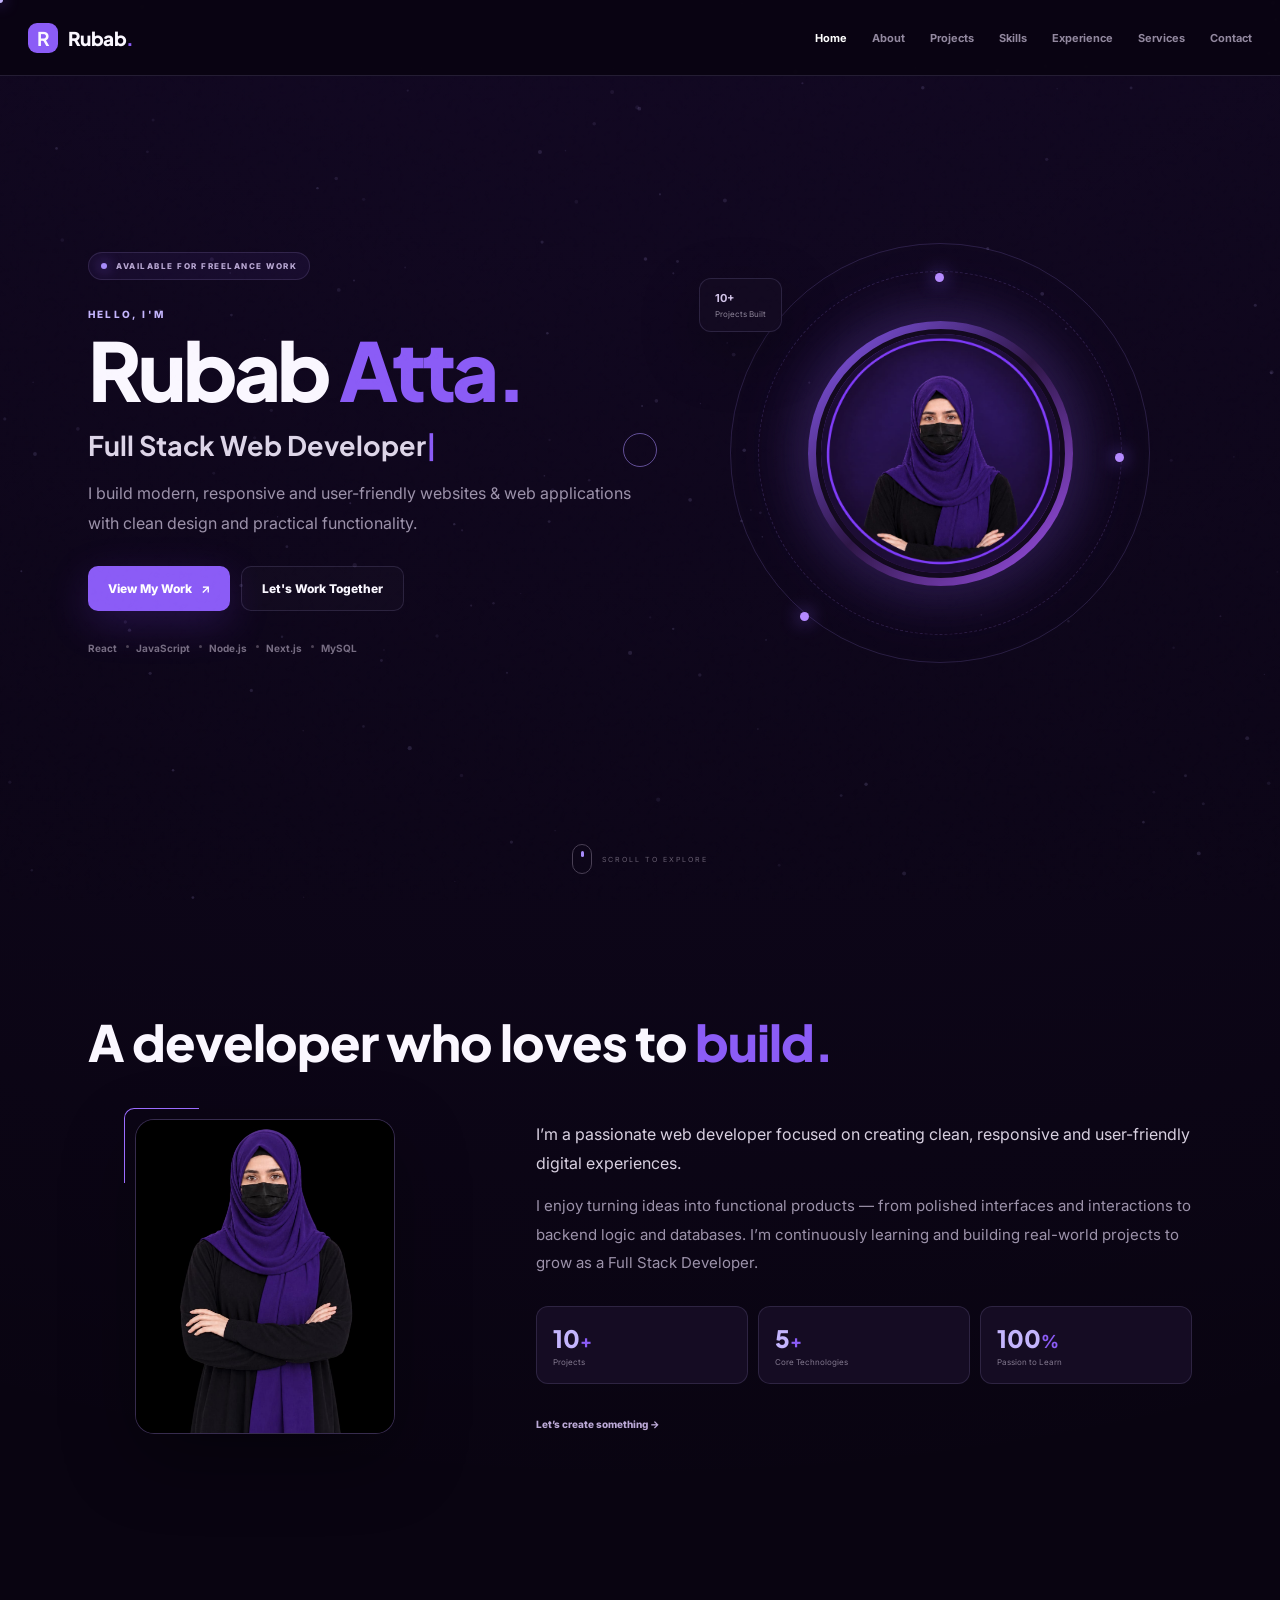
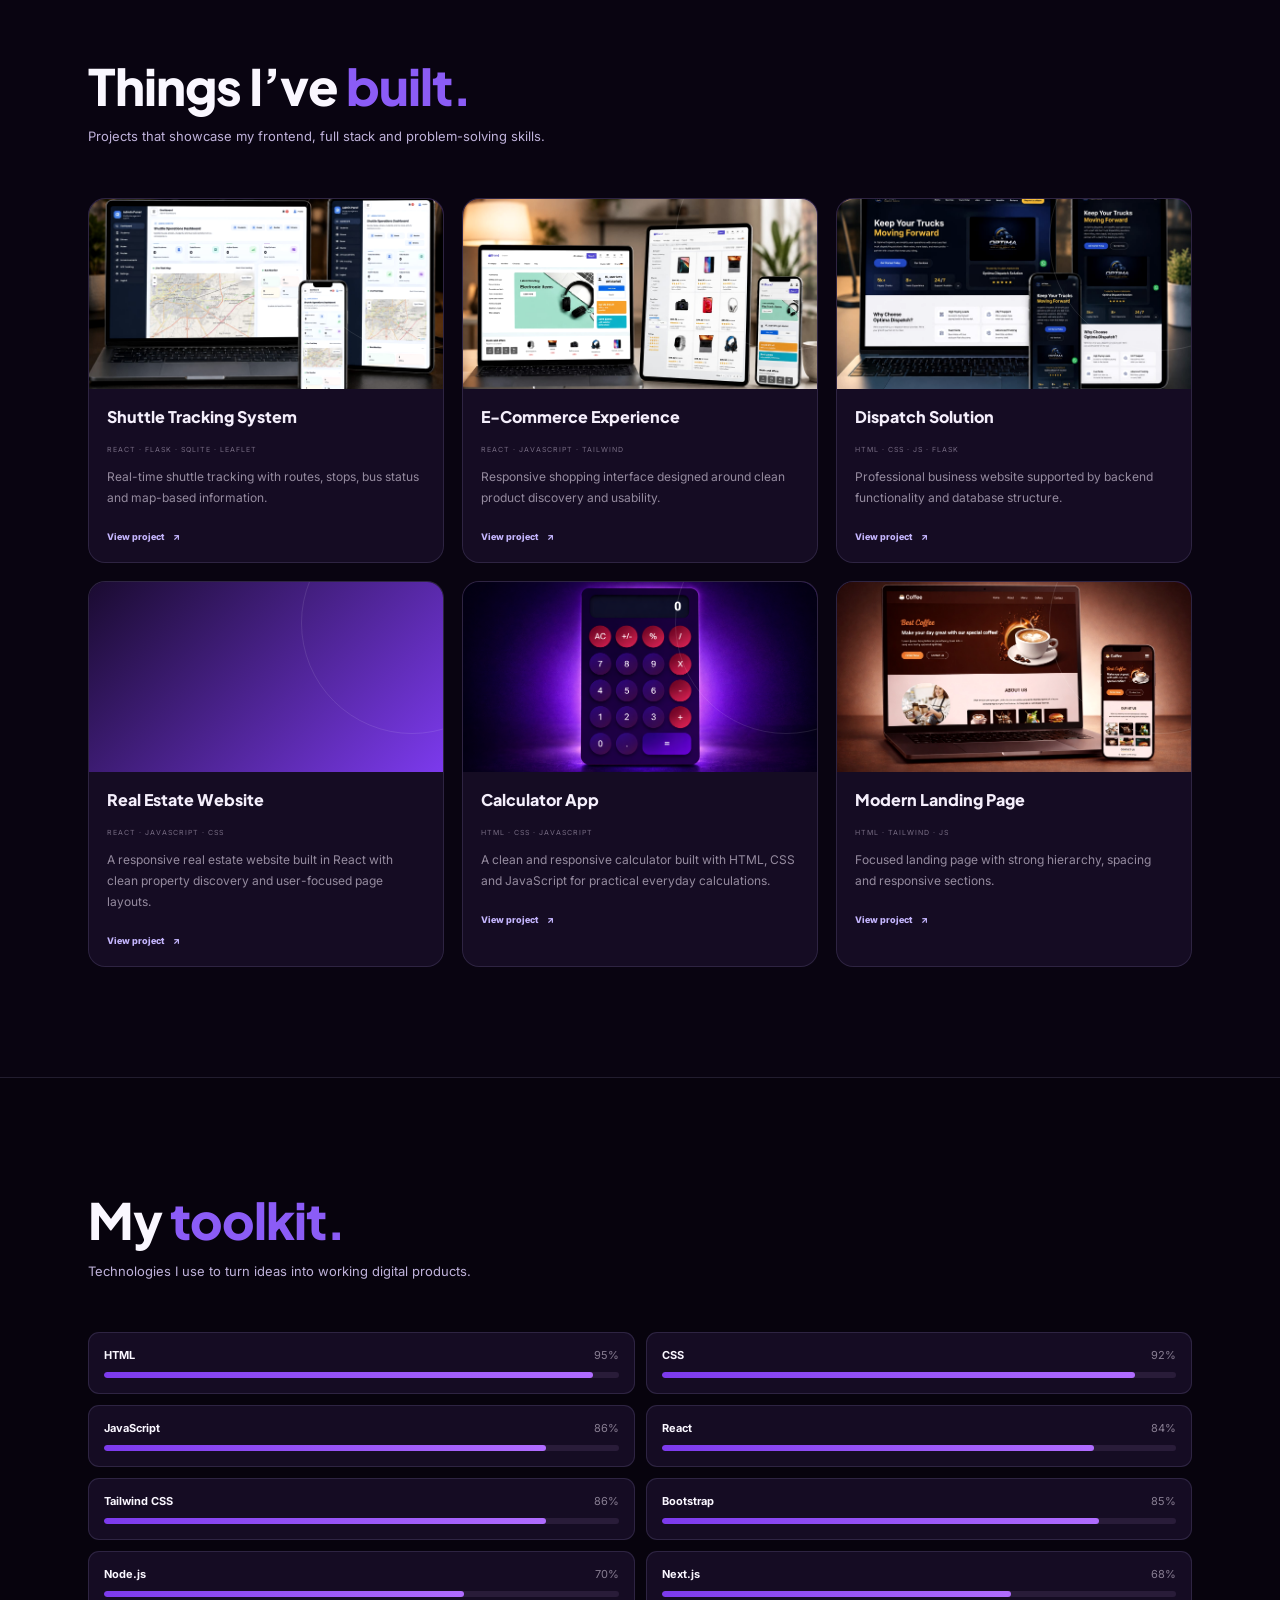
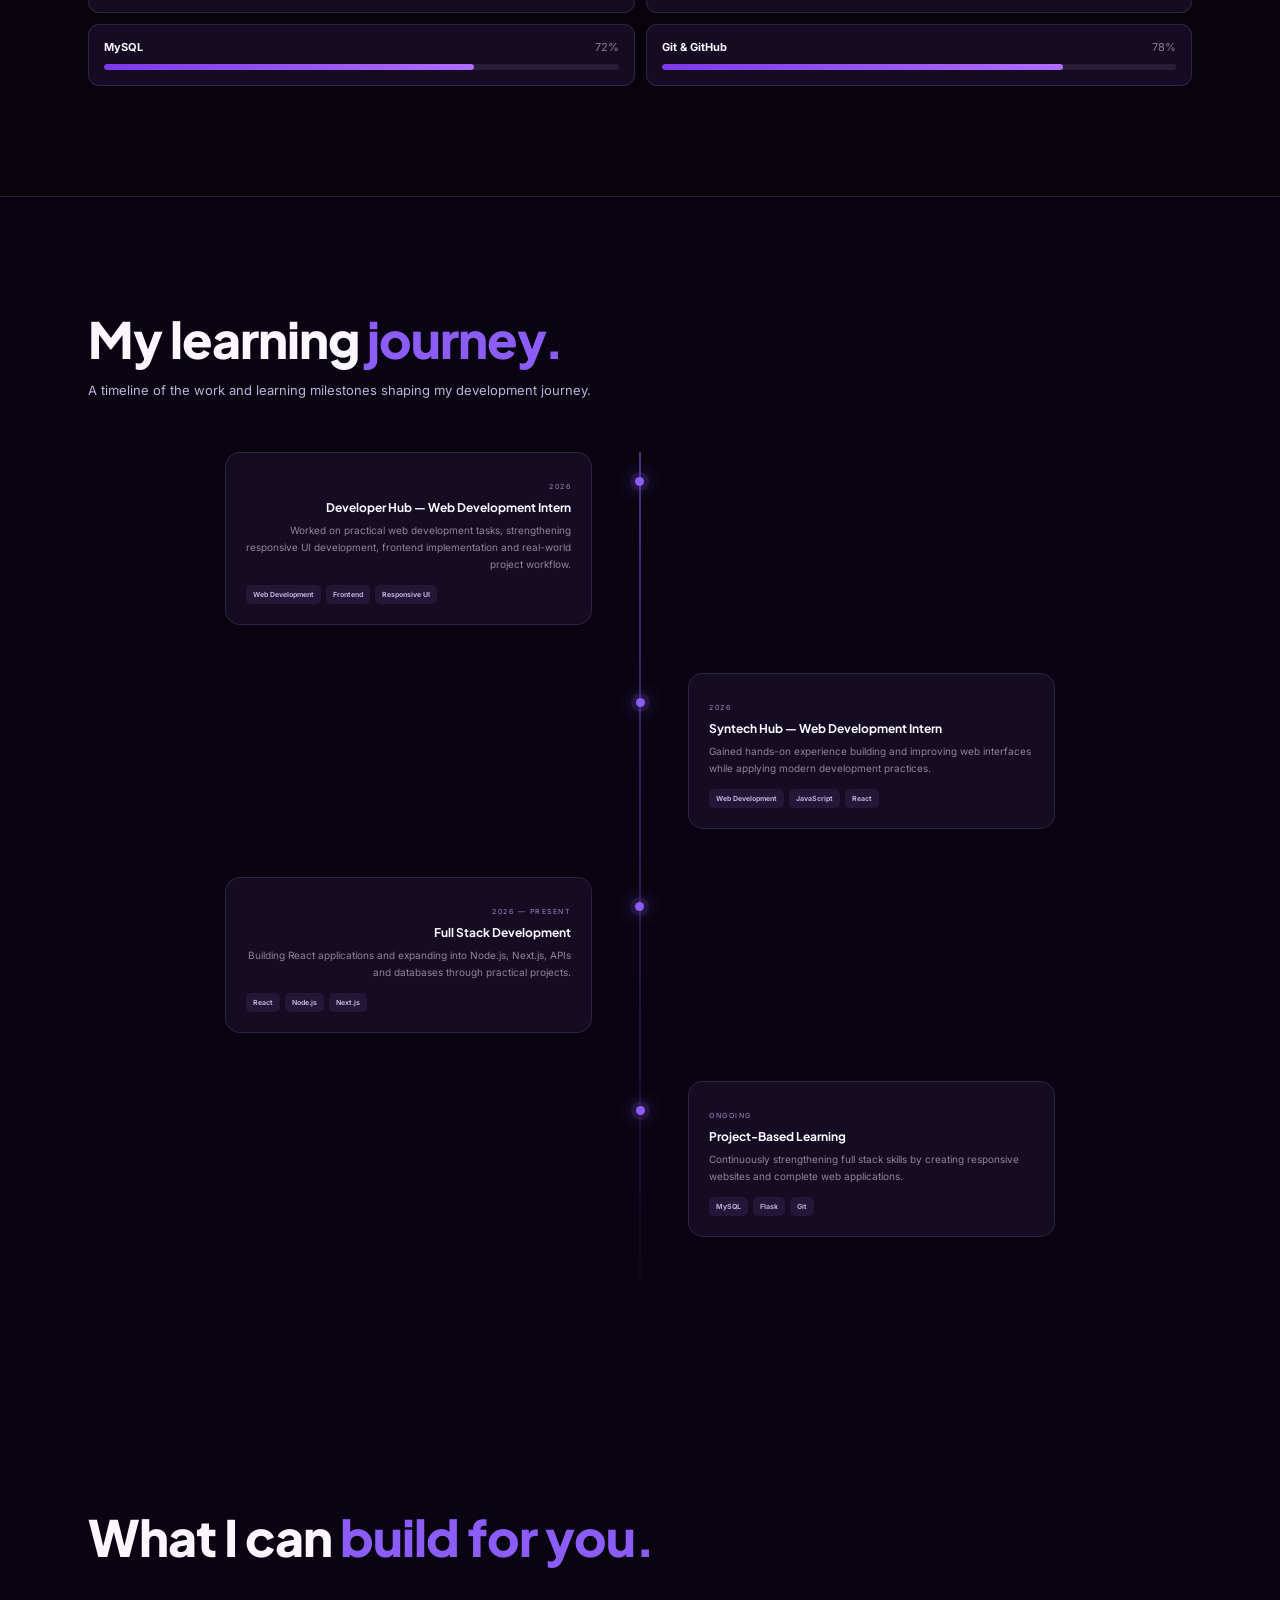
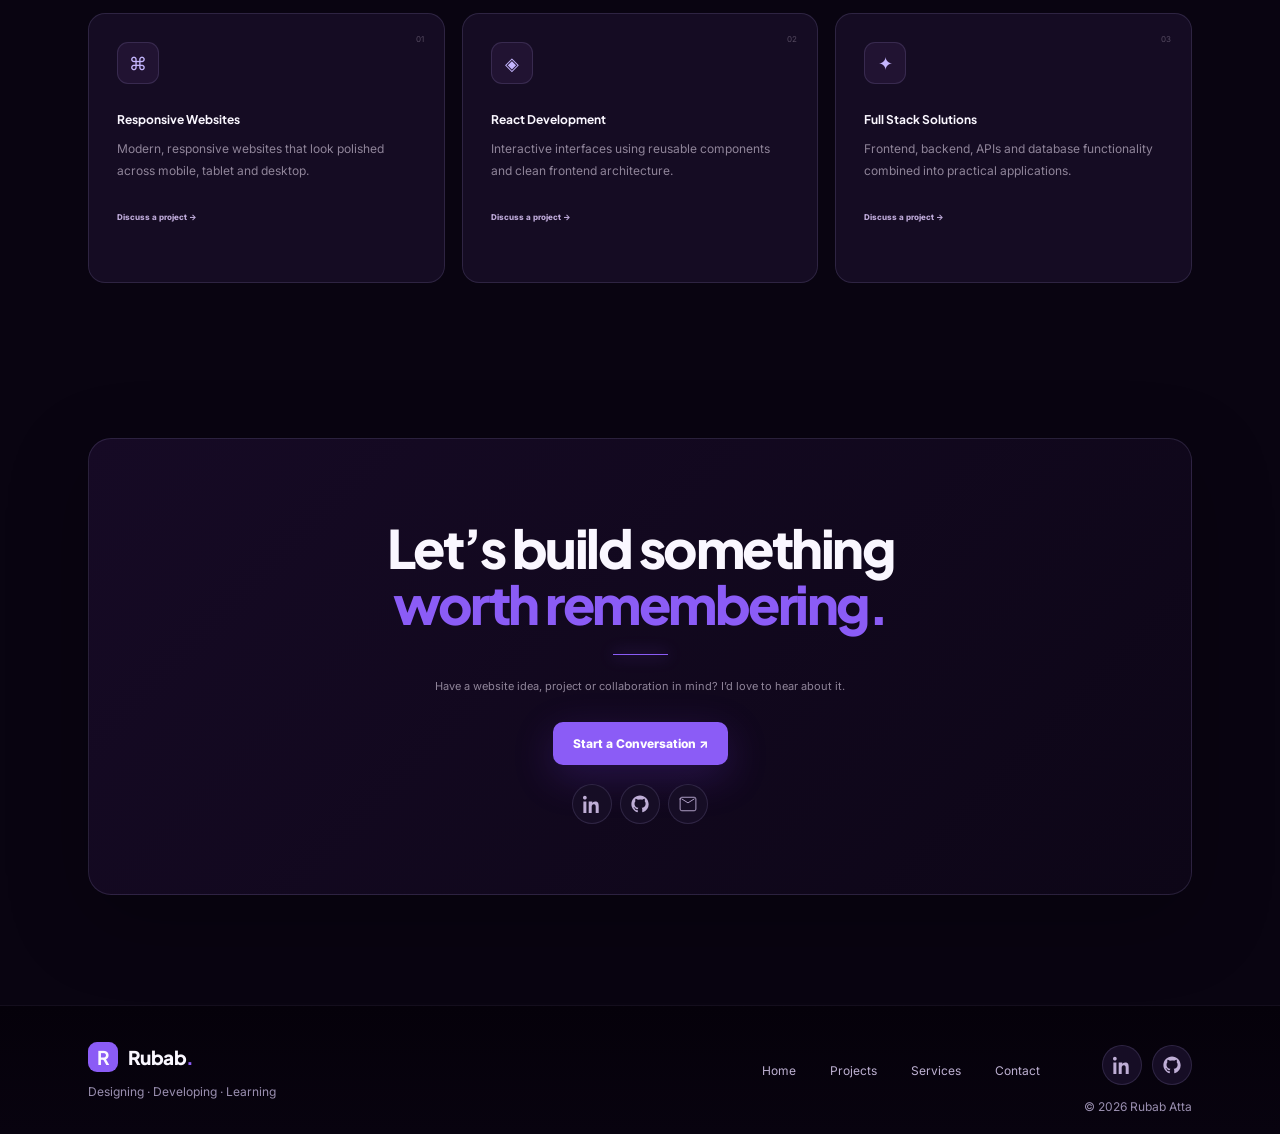
==== commit 4230ec14: "add link" ====
--- a/index.html
+++ b/index.html
@@ -202,7 +202,7 @@
                 A responsive real estate website built in React with clean
                 property discovery and user-focused page layouts.
               </p>
-              <a href="https://rubabatta.github.io/Coffe-shop--website/" target="_blank" rel="noopener noreferrer">View project <span>↗</span></a>
+              <a href="https://rubabatta.github.io/Real-estate/" target="_blank" rel="noopener noreferrer">View project <span>↗</span></a>
             </div>
           </article>
           <article class="project reveal">
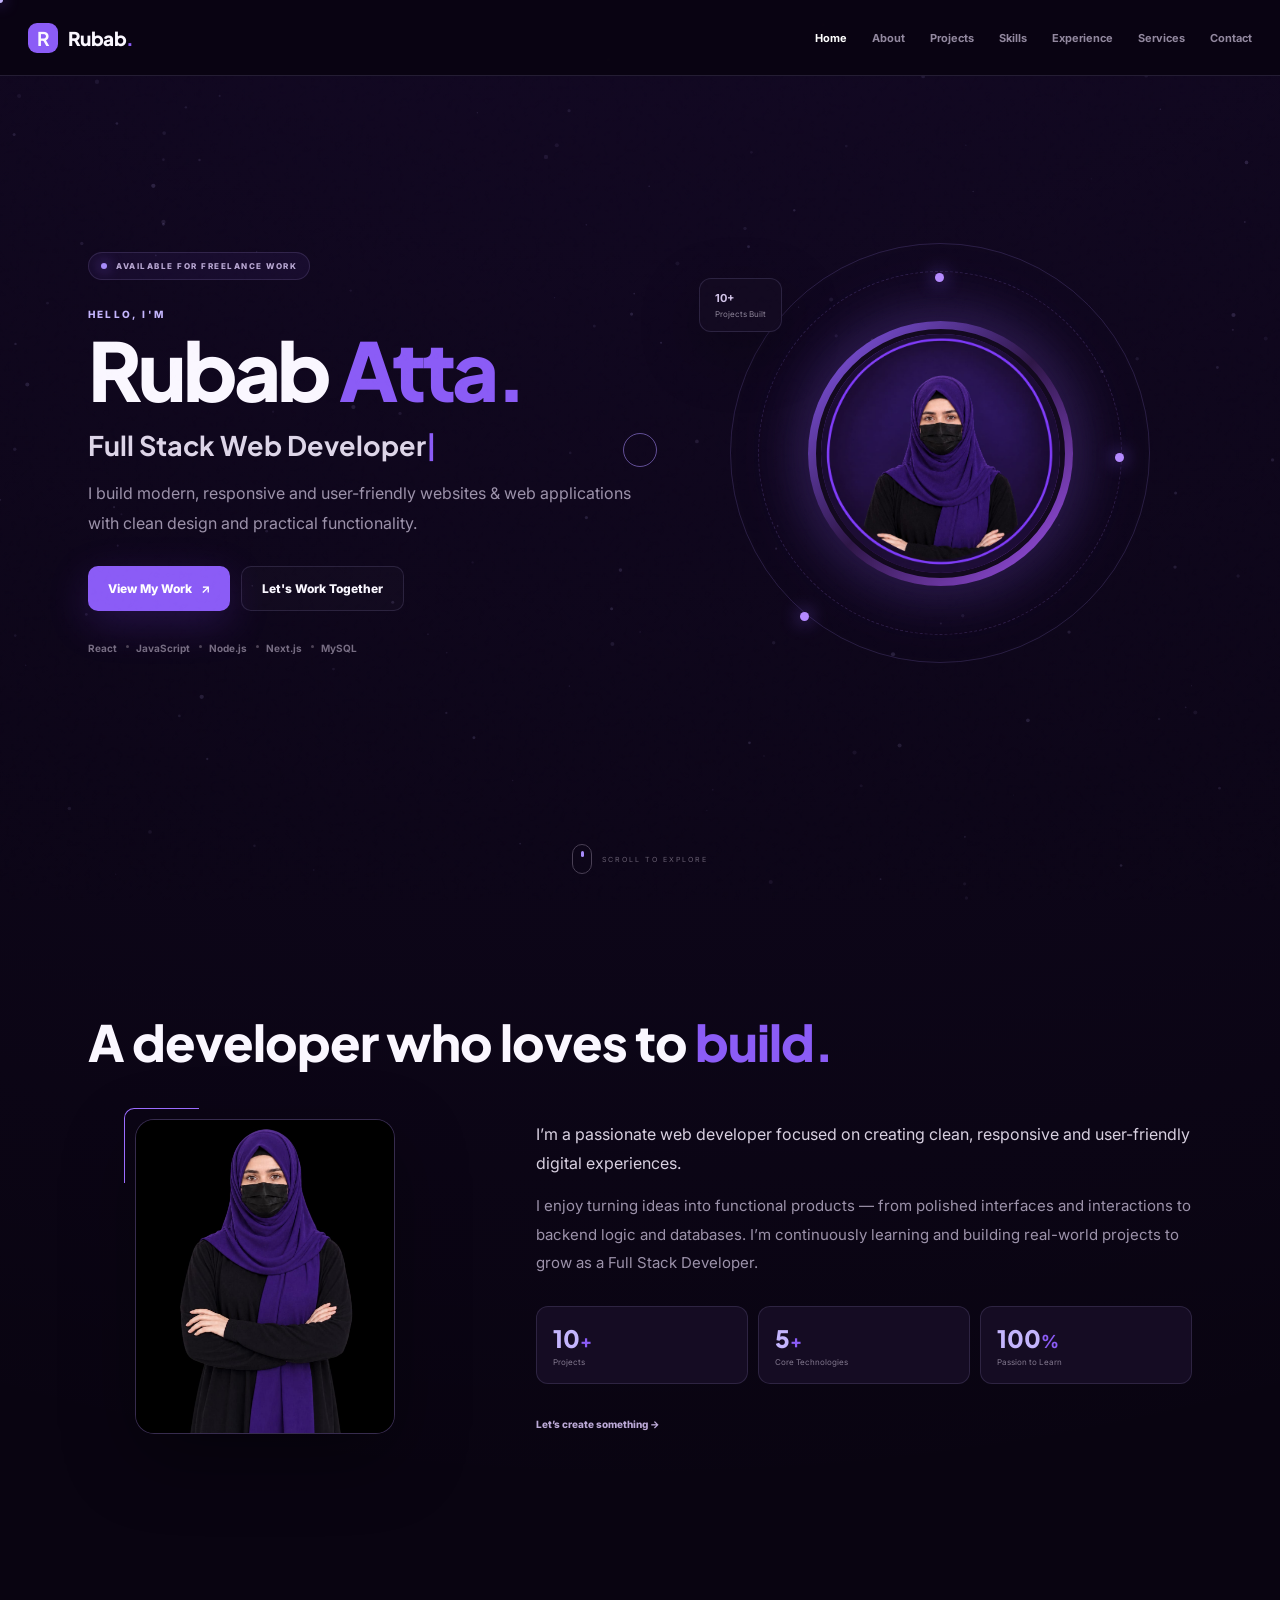
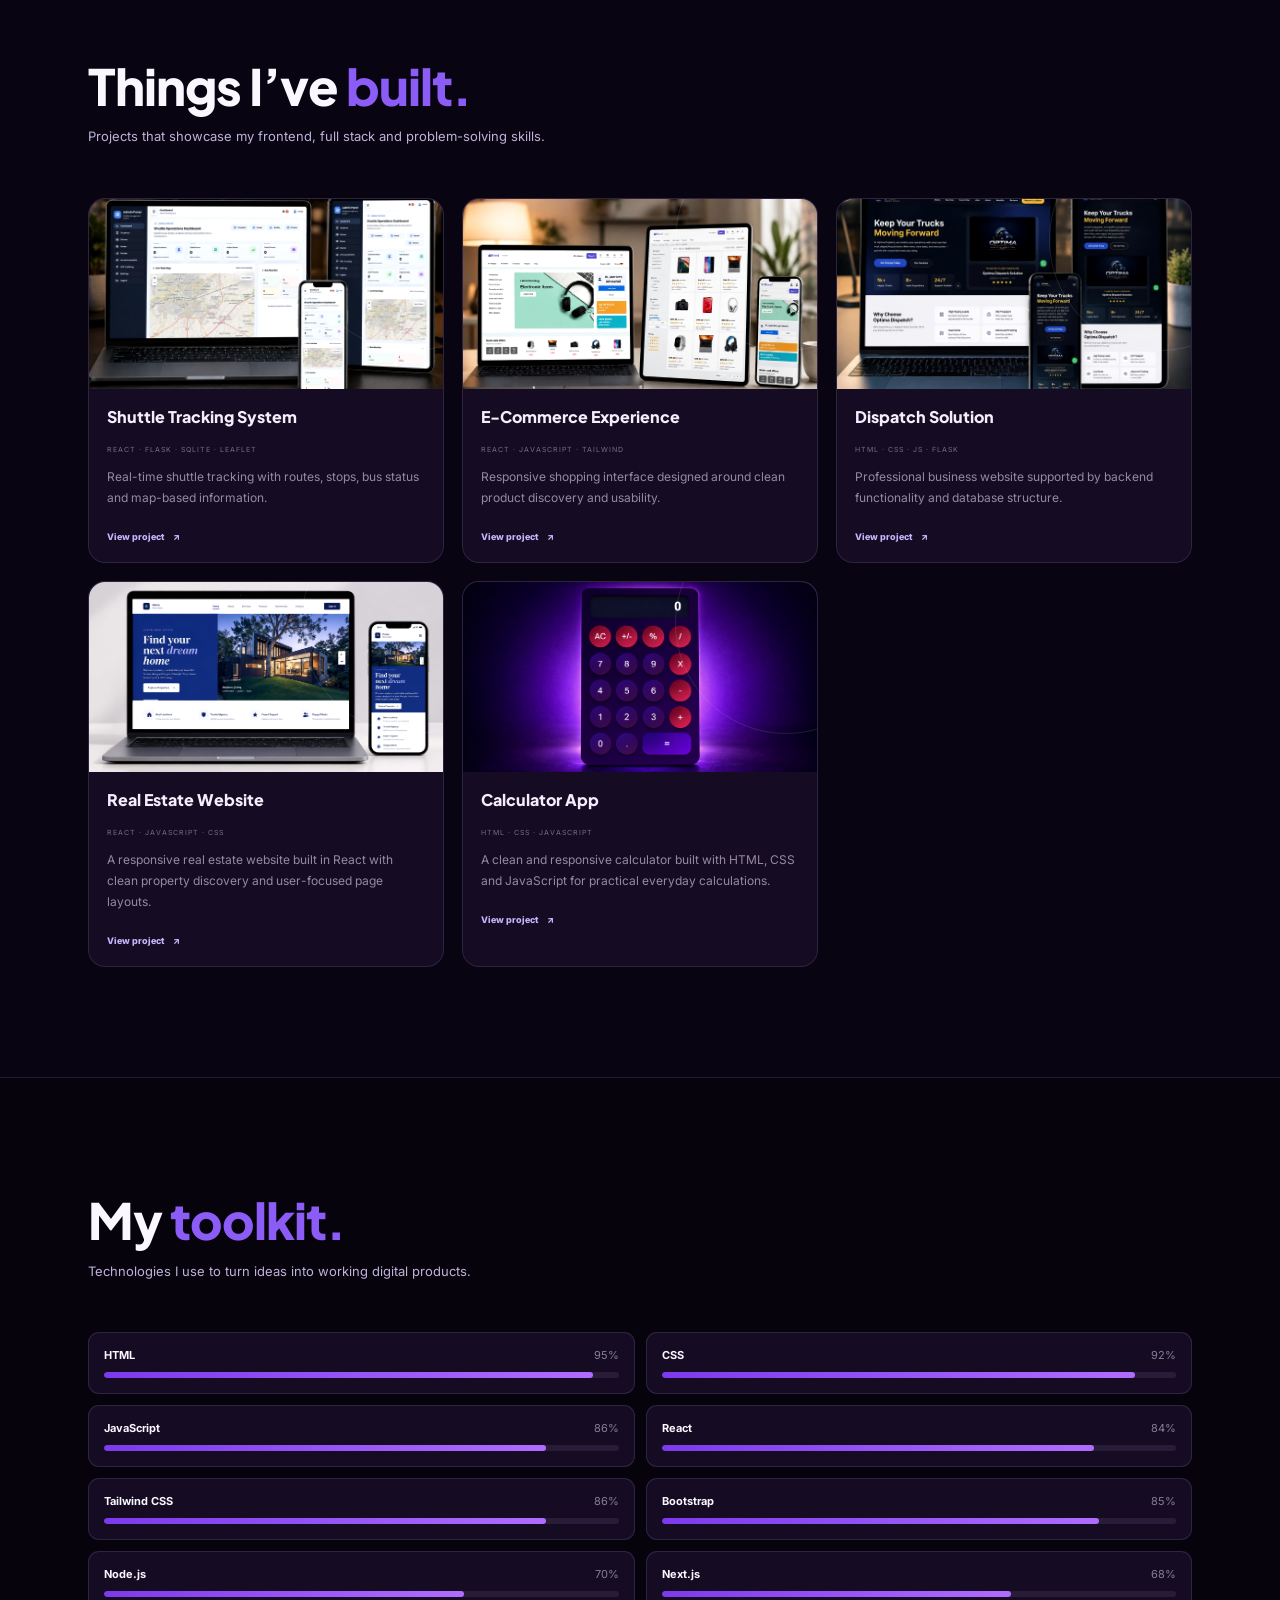
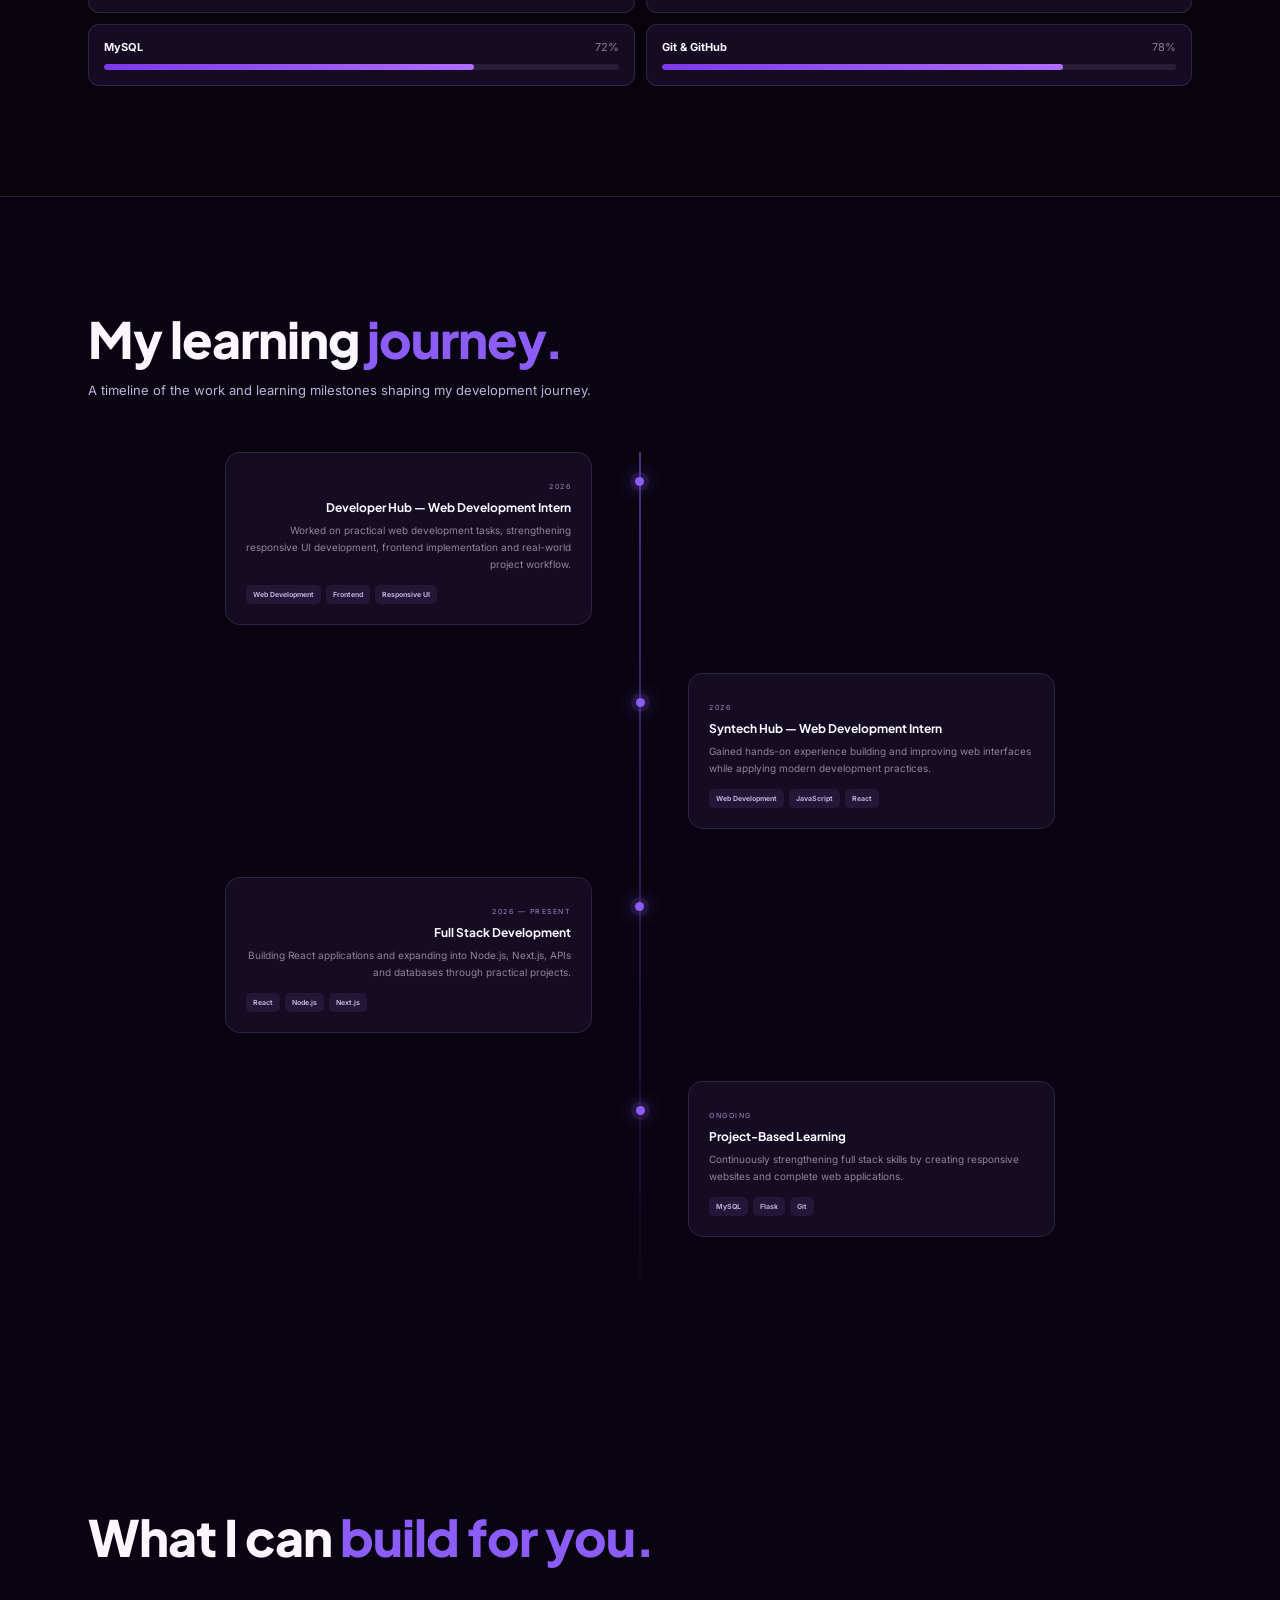
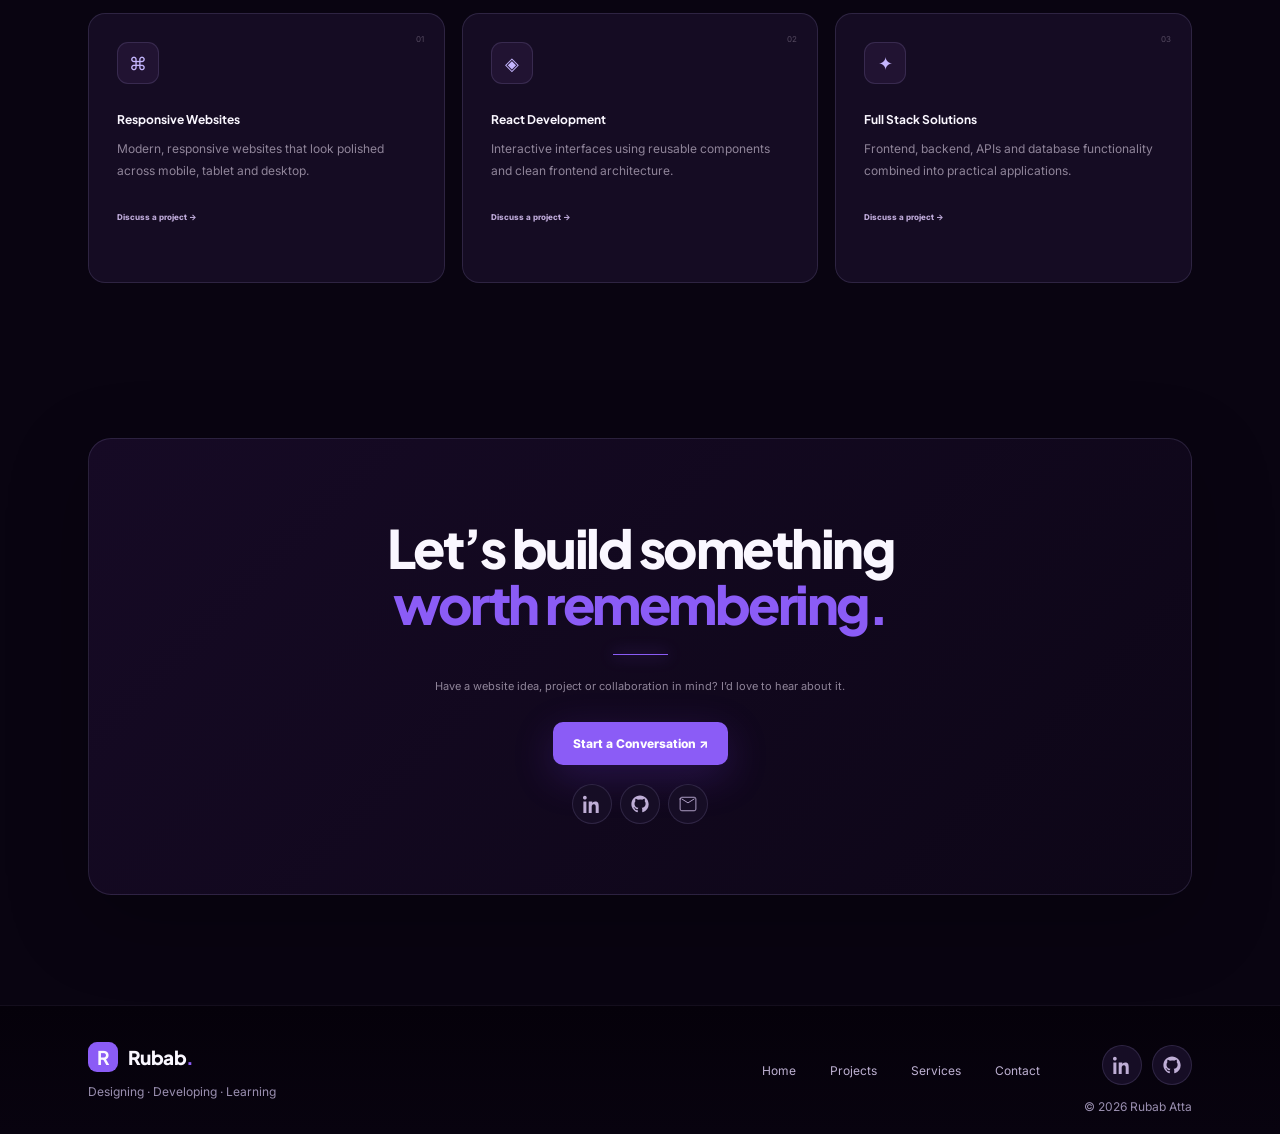
==== commit 4797098f: "Add real estate project image" ====
--- a/index.html
+++ b/index.html
@@ -194,6 +194,7 @@
           </article>
           <article class="project reveal">
             <div class="project-cover p4">
+              <img class="project-image" src="assets/real-estae.jpeg" alt="Real estate website interface" />
             </div>
             <div class="project-body">
               <h3>Real Estate Website</h3>
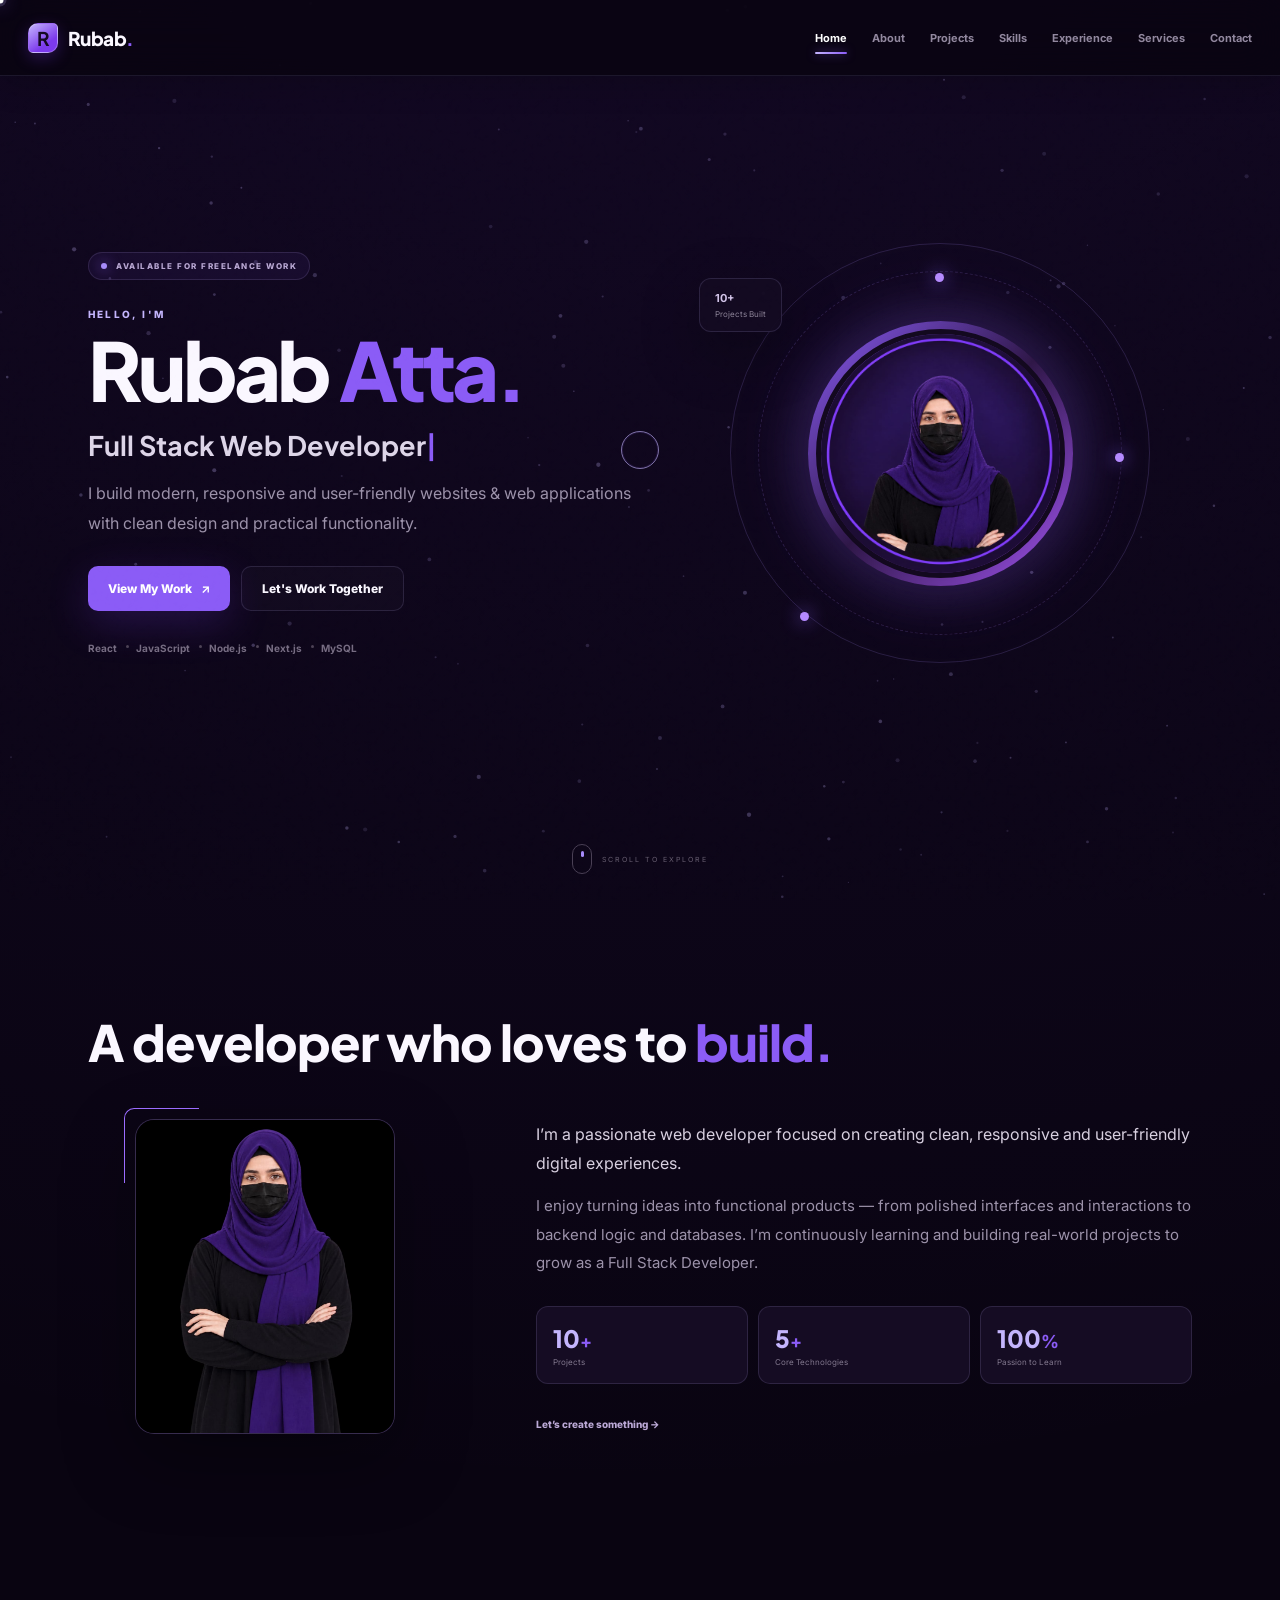
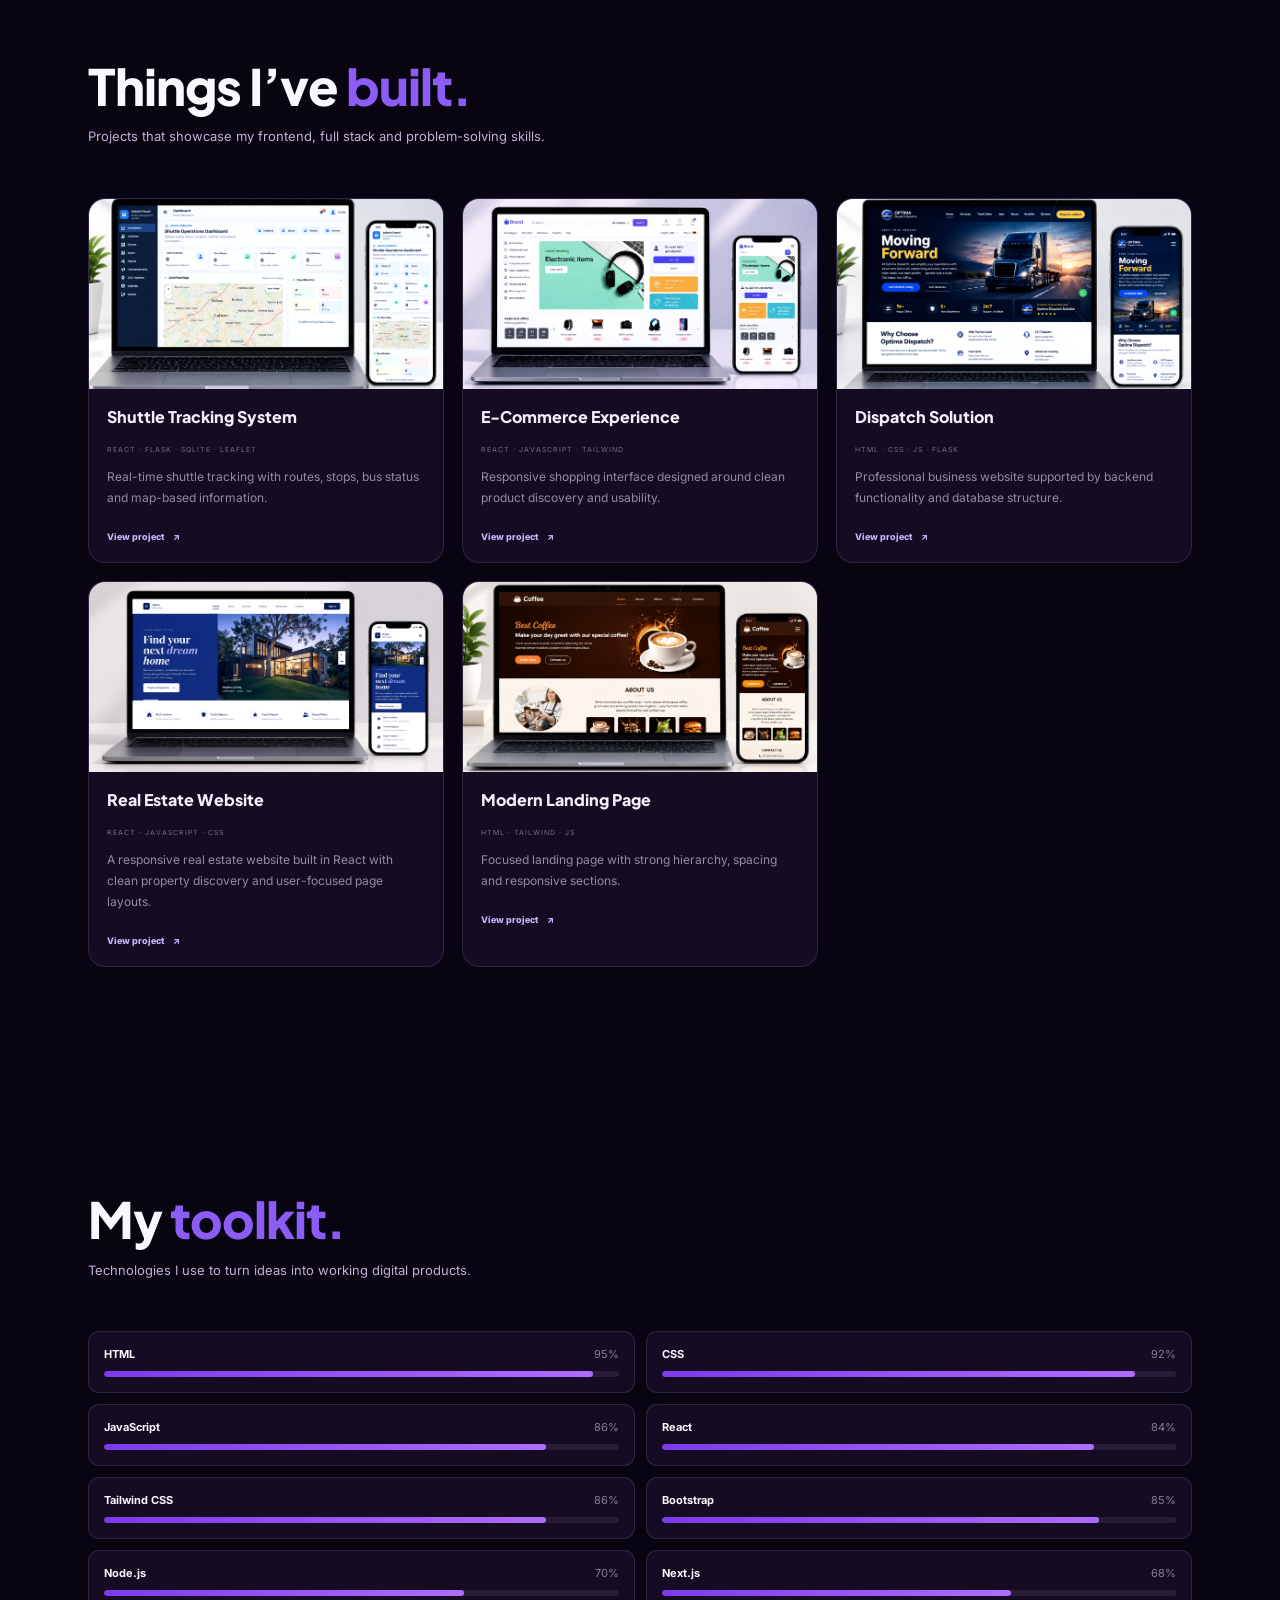
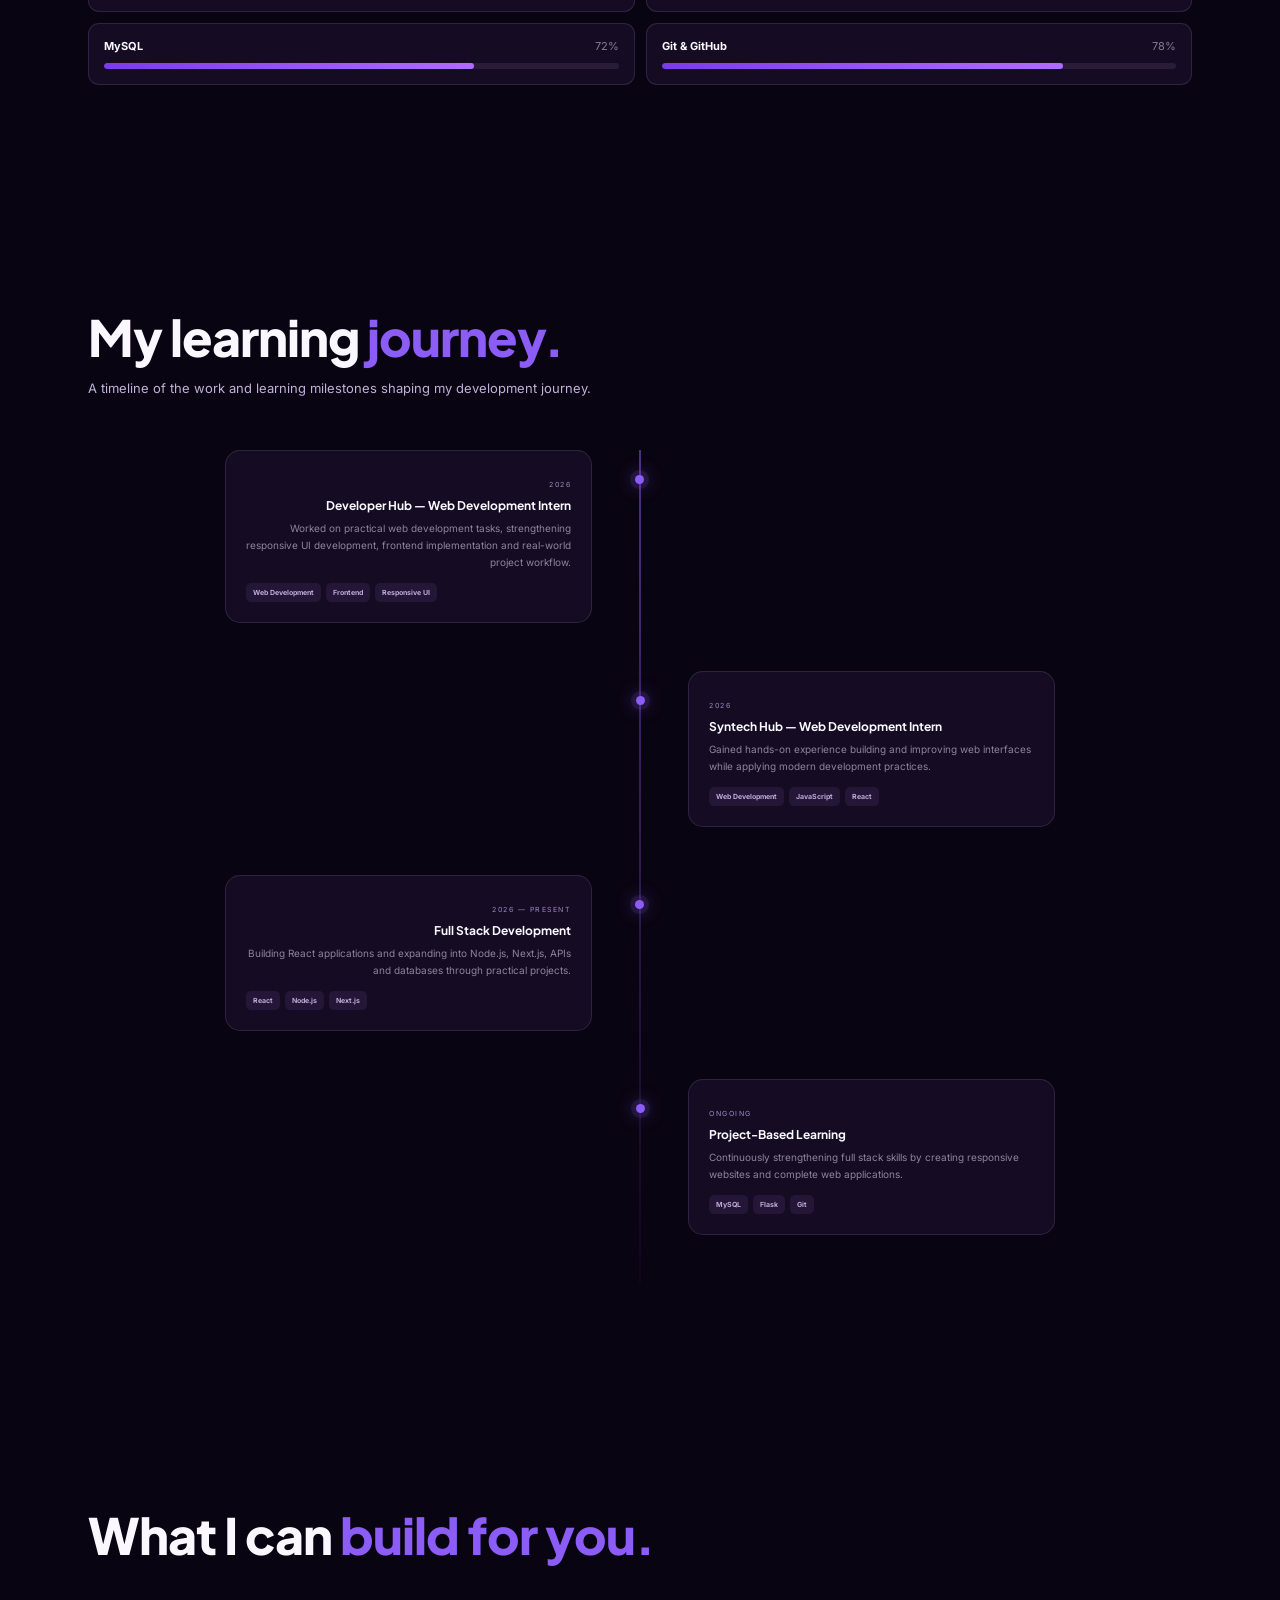
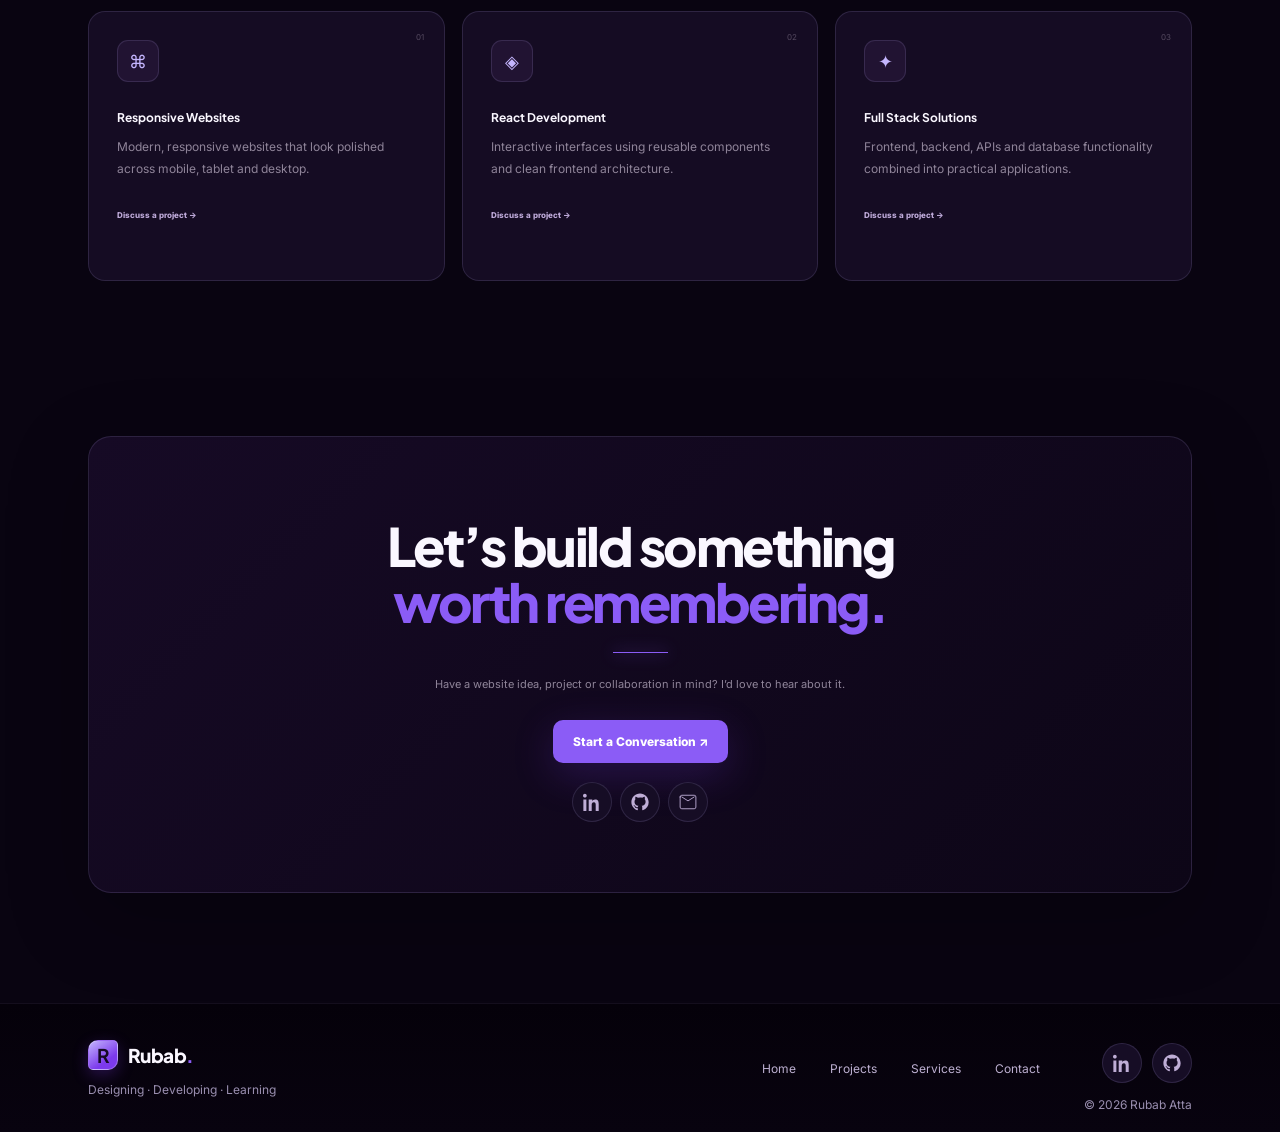
==== commit f97859fb: "add photos" ====
--- a/index.html
+++ b/index.html
@@ -152,7 +152,7 @@
         <div class="project-grid">
           <article class="project reveal">
             <div class="project-cover p1">
-              <img class="project-image" src="assets/admin.jpeg" alt="Shuttle tracking dashboard on laptop, tablet and phone" />
+              <img class="project-image" src="assets/admin1.png" alt="Shuttle tracking dashboard on laptop, tablet and phone" />
             </div>
             <div class="project-body">
               <h3>Shuttle Tracking System</h3>
@@ -166,7 +166,7 @@
           </article>
           <article class="project reveal">
             <div class="project-cover p2">
-              <img class="project-image" src="assets/ecom.jpeg" alt="Responsive e-commerce interface on multiple devices" />
+              <img class="project-image" src="assets/ecomerece.jpeg" alt="Responsive e-commerce interface on multiple devices" />
             </div>
             <div class="project-body">
               <h3>E-Commerce Experience</h3>
@@ -180,7 +180,7 @@
           </article>
           <article class="project reveal">
             <div class="project-cover p3">
-              <img class="project-image" src="assets/optima.jpeg" alt="Optima dispatch website on laptop, tablet and phone" />
+              <img class="project-image" src="assets/optima1.png" alt="Optima dispatch website on laptop, tablet and phone" />
             </div>
             <div class="project-body">
               <h3>Dispatch Solution</h3>
@@ -207,8 +207,22 @@
             </div>
           </article>
           <article class="project reveal">
+            <div class="project-cover p6">
+              <img class="project-image" src="assets/coffee1.png" alt="Responsive coffee shop landing page" />
+            </div>
+            <div class="project-body">
+              <h3>Modern Landing Page</h3>
+              <small>HTML · TAILWIND · JS</small>
+              <p>
+                Focused landing page with strong hierarchy, spacing and
+                responsive sections.
+              </p>
+              <a href="#contact">View project <span>↗</span></a>
+            </div>
+          </article>
+          <article class="project reveal">
             <div class="project-cover p5">
-              <img class="project-image" src="assets/calclator mokeup.png" alt="Calculator app mockup" />
+              <img class="project-image" src="assets/calculator.png" alt="Calculator app mockup" />
             </div>
             <div class="project-body">
               <h3>Calculator App</h3>
@@ -216,20 +230,6 @@
               <p>
                 A clean and responsive calculator built with HTML, CSS and
                 JavaScript for practical everyday calculations.
-              </p>
-              <a href="#contact">View project <span>↗</span></a>
-            </div>
-          </article>
-          <article class="project reveal">
-            <div class="project-cover p6">
-              <img class="project-image" src="assets/coffee.jpeg" alt="Responsive coffee shop landing page" />
-            </div>
-            <div class="project-body">
-              <h3>Modern Landing Page</h3>
-              <small>HTML · TAILWIND · JS</small>
-              <p>
-                Focused landing page with strong hierarchy, spacing and
-                responsive sections.
               </p>
               <a href="#contact">View project <span>↗</span></a>
             </div>
--- a/style.css
+++ b/style.css
@@ -125,21 +125,24 @@
 }
 .cursor-dot {
   position: fixed;
-  width: 6px;
-  height: 6px;
+  width: 7px;
+  height: 7px;
   border-radius: 50%;
-  background: #c4b5fd;
-  box-shadow: 0 0 15px #8b5cf6;
+  background: #fff;
+  box-shadow:
+    0 0 0 3px rgba(196, 181, 253, 0.18),
+    0 0 18px rgba(139, 92, 246, 0.9);
   pointer-events: none;
   z-index: 101;
   transform: translate(-50%, -50%);
 }
 .cursor-ring {
   position: fixed;
-  width: 34px;
-  height: 34px;
-  border: 1px solid rgba(167, 139, 250, 0.55);
+  width: 38px;
+  height: 38px;
+  border: 1px solid rgba(196, 181, 253, 0.62);
   border-radius: 50%;
+  box-shadow: inset 0 0 0 1px rgba(139, 92, 246, 0.12);
   pointer-events: none;
   z-index: 100;
   transform: translate(-50%, -50%);
@@ -150,10 +153,11 @@
     background 0.2s;
 }
 .cursor-ring.hover {
-  width: 58px;
-  height: 58px;
-  border-color: rgba(196, 181, 253, 0.8);
-  background: rgba(139, 92, 246, 0.06);
+  width: 54px;
+  height: 54px;
+  border-color: rgba(196, 181, 253, 0.9);
+  background: rgba(139, 92, 246, 0.08);
+  box-shadow: 0 0 0 6px rgba(139, 92, 246, 0.06);
 }
 .header {
   height: 76px;
@@ -166,9 +170,10 @@
   top: 0;
   left: 0;
   right: 0;
-  background: rgba(9, 4, 17, 0.9);
+  background: rgba(9, 4, 17, 0.82);
   backdrop-filter: blur(18px);
-  border-bottom: 1px solid var(--line);
+  border-bottom: 1px solid rgba(196, 181, 253, 0.1);
+  box-shadow: 0 10px 30px rgba(0, 0, 0, 0.16);
   z-index: 100;
   overflow: visible;
 }
@@ -181,9 +186,12 @@
   place-items: center;
   width: 30px;
   height: 30px;
-  background: var(--purple);
-  border-radius: 9px;
+  background: linear-gradient(145deg, #c4b5fd, #7c3aed 68%);
+  border: 1px solid rgba(255, 255, 255, 0.24);
+  border-radius: 10px 5px 10px 5px;
   margin-right: 7px;
+  color: #160a25;
+  box-shadow: 0 5px 16px rgba(124, 58, 237, 0.28);
 }
 .brand span {
   color: var(--purple);
@@ -197,11 +205,23 @@
   font-weight: 700;
 }
 .header nav a {
+  position: relative;
   transition: 0.25s;
 }
 .header nav a:hover,
 .header nav a.active {
   color: #fff;
+}
+.header nav a.active::after {
+  content: "";
+  position: absolute;
+  left: 0;
+  right: 0;
+  bottom: -9px;
+  height: 2px;
+  border-radius: 2px;
+  background: linear-gradient(90deg, #c4b5fd, #8b5cf6);
+  box-shadow: 0 0 10px rgba(139, 92, 246, 0.65);
 }
 .menu-btn {
   display: none;
@@ -719,9 +739,8 @@
 }
 .dark-section {
   max-width: none;
-  background: #07030d;
-  border-top: 1px solid var(--line);
-  border-bottom: 1px solid var(--line);
+  background: transparent;
+  border: 0;
 }
 .dark-section > .wrap {
   max-width: 1160px;
